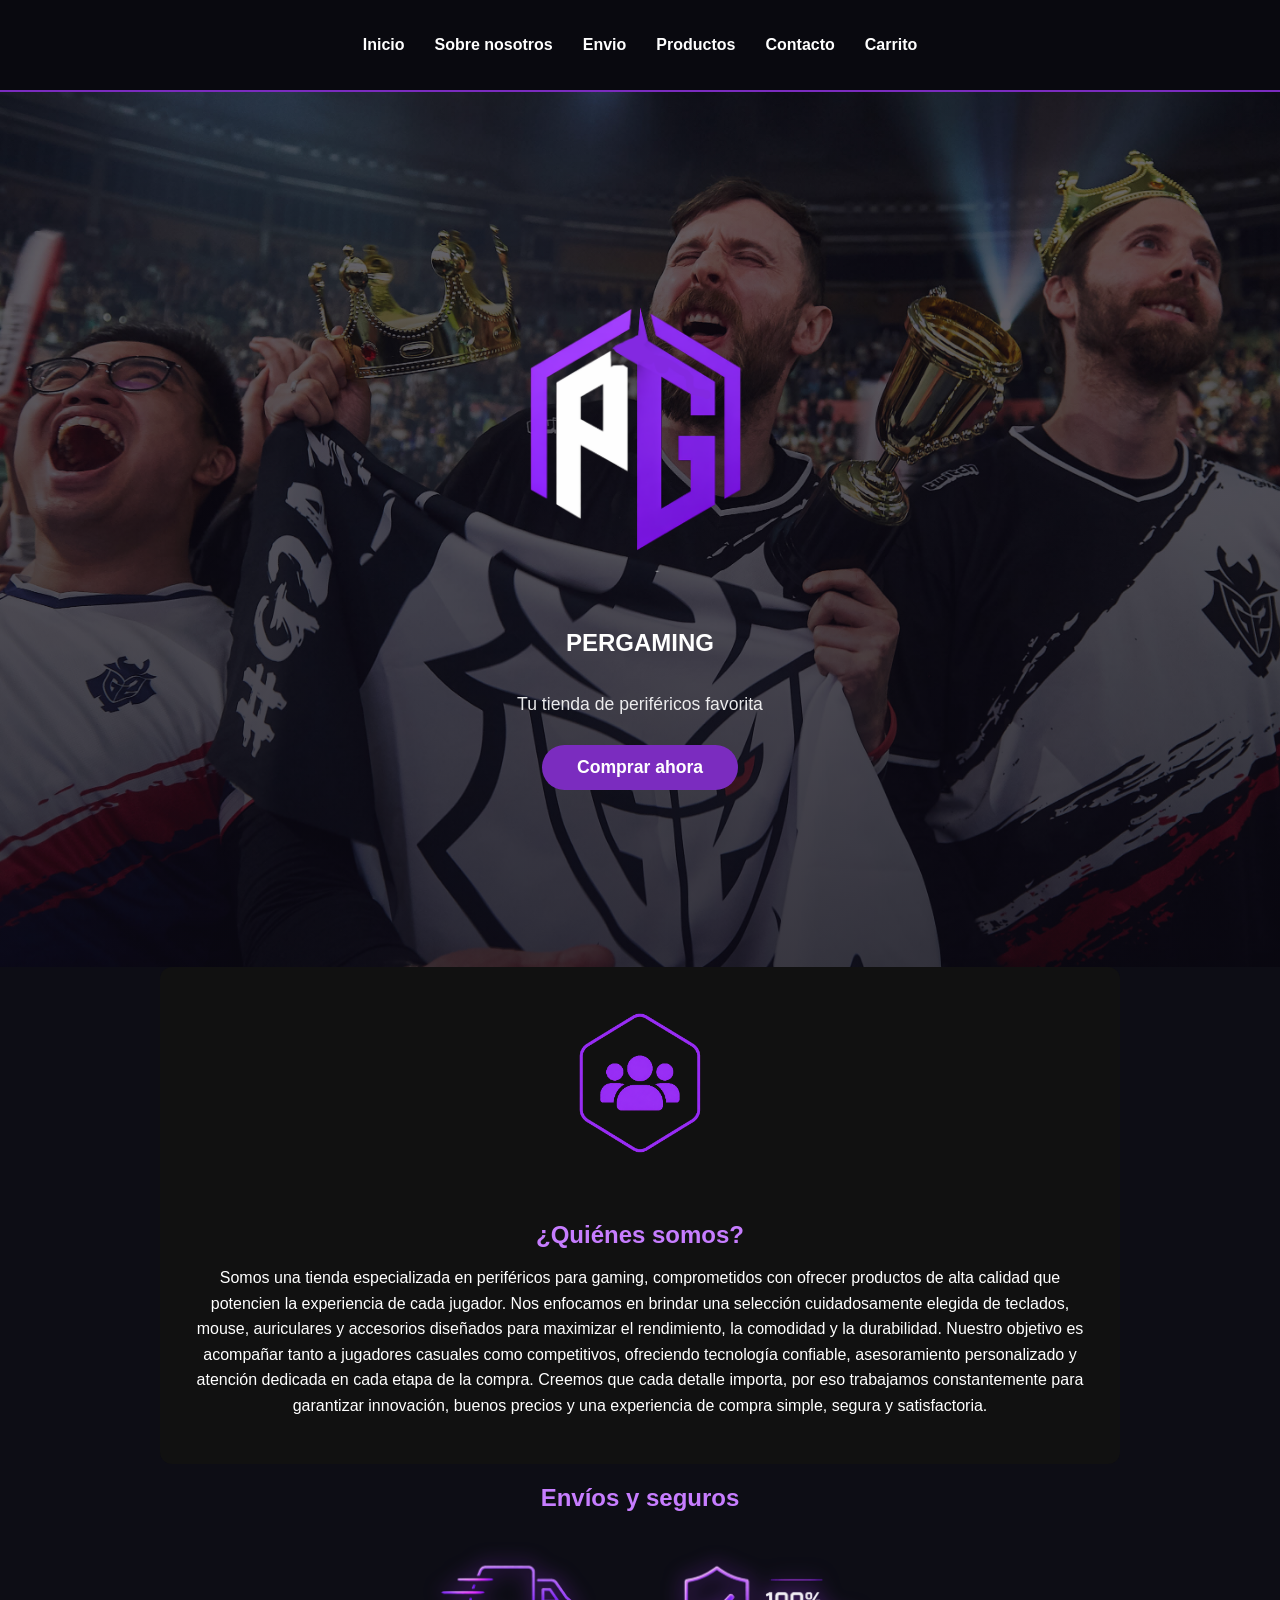
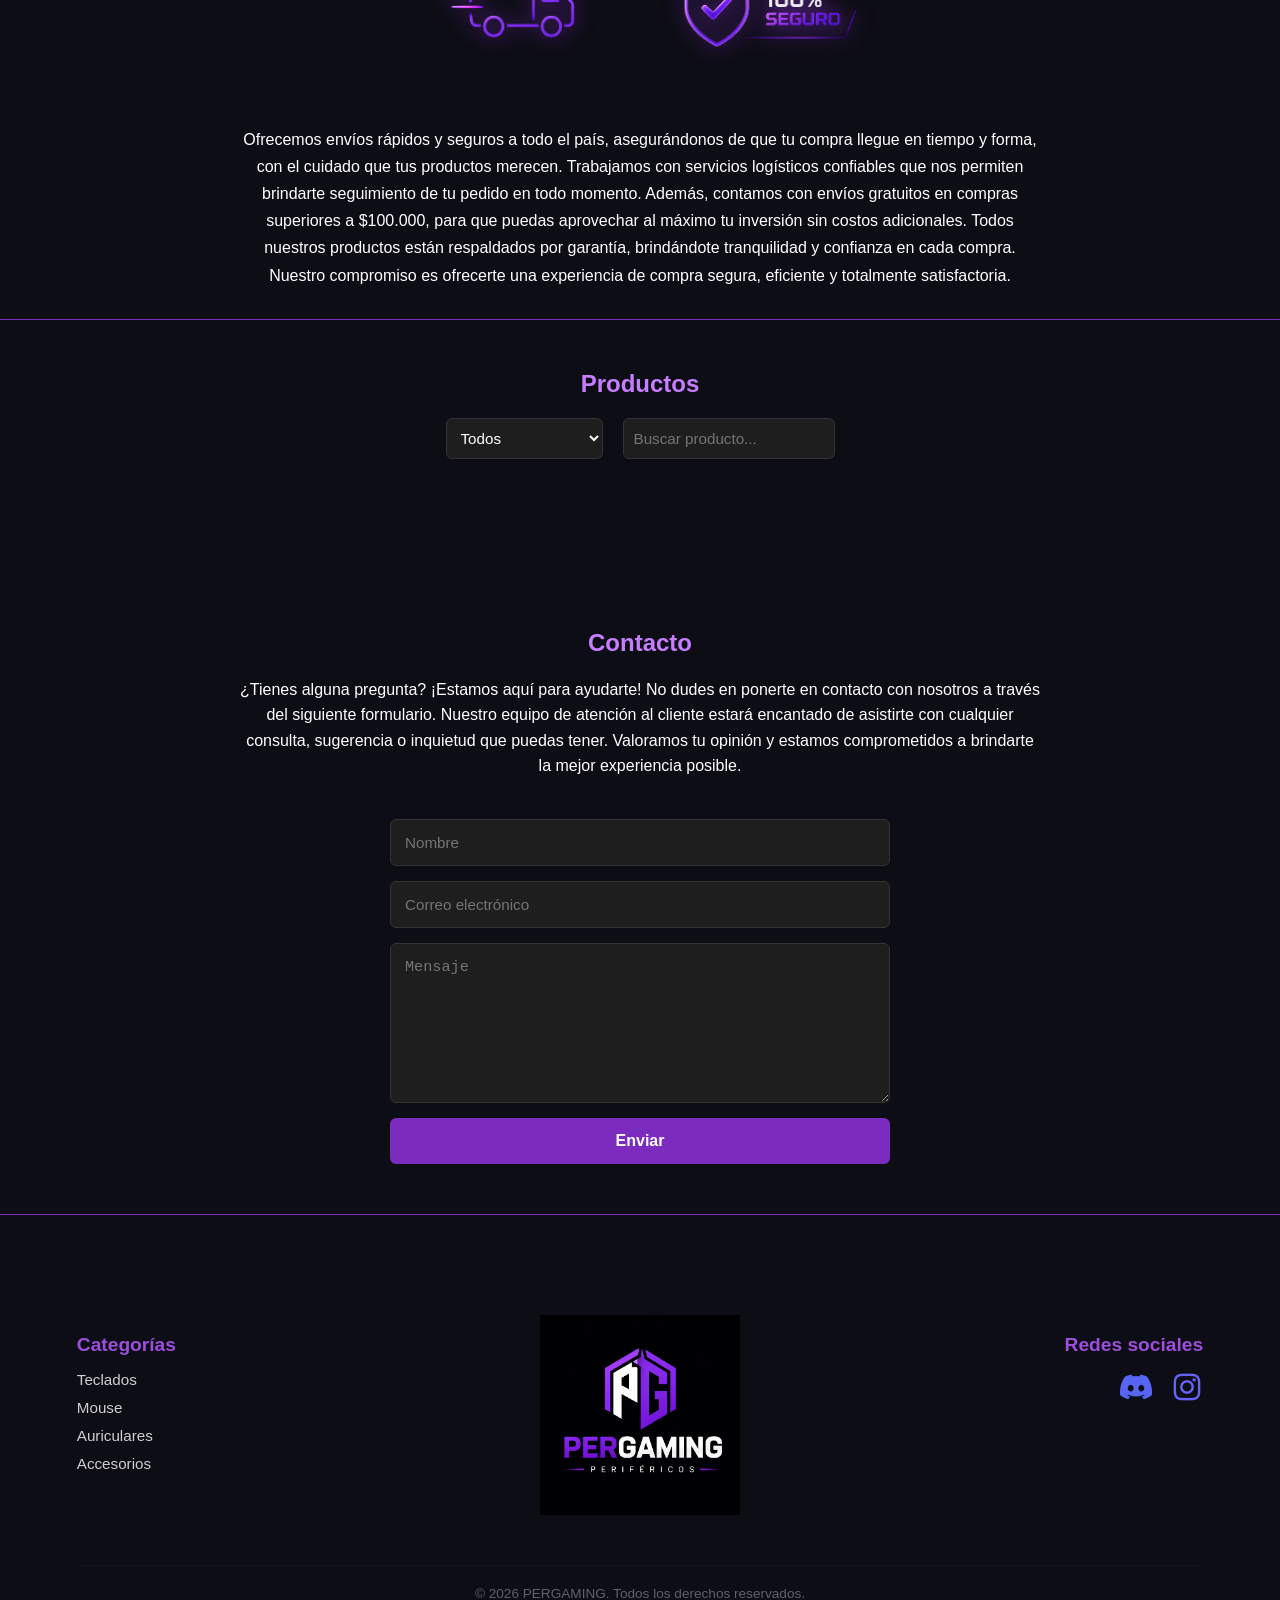
==== Front-End/main.html @ c2e63b52 "Initial commit: Repositorio exclusivo para el Frontend" ====
<!DOCTYPE html>
<html lang="es">
<head>                            <!-- cerebro del html -->
    <meta charset="UTF-8">
    <meta name="viewport" content="width=device-width, initial-scale=1.0">
    <link rel="icon" type="image/png" href="./logo/logocompleto.png"> <!-- favicon/ icono de la pestaña -->
    <title>PERGAMING | Tu tienda de periféricos favorita</title>
    <link rel="stylesheet" href="main.css">
    <link href="https://unpkg.com/aos@2.3.1/dist/aos.css" rel="stylesheet">
    <!-- falta conectar el css y js -->
</script>
</head>
<body>
      
    <!-- seccion nav/barra de  navegacion -->
    <section id="navbar">
            <ul>
                <li><a href="#header">Inicio</a></li>
                <li><a href="#nos">Sobre nosotros</a></li>
                <li><a href="#envios">Envio</a></li>
                <li><a href="#productos">Productos</a></li>
                <li><a href="#contacto">Contacto</a></li>
                <li><a href="#">Carrito</a></li>
            </ul>
        </nav>
    </section> 

    <!-- seccion header/ lo primero que se ve -->
    <section id="header">
        <img src="./logo/logogrande.png" alt="logo de pergaming" class="logoheader">
        <h1>PERGAMING</h1>
        <p>Tu tienda de periféricos favorita</p>
        <button class="btn">Comprar ahora</button> 
    </section>


    <!-- seccion nos-->
    <section id="nos" data-aos="fade-up" >
        <div class = "nosotros-card">
            <div class="img-nos"> <img src="./imgs/nosotrosimg.png" alt="Sobre nosotros">
            </div>
        <h2>¿Quiénes somos?</h2>
        <p>
        Somos una tienda especializada en periféricos para gaming, comprometidos con ofrecer productos de alta calidad que potencien la experiencia de cada jugador. Nos enfocamos en brindar una selección cuidadosamente elegida de teclados, mouse, auriculares y accesorios diseñados para maximizar el rendimiento, la comodidad y la durabilidad.
        Nuestro objetivo es acompañar tanto a jugadores casuales como competitivos, ofreciendo tecnología confiable, asesoramiento personalizado y atención dedicada en cada etapa de la compra. Creemos que cada detalle importa, por eso trabajamos constantemente para garantizar innovación, buenos precios y una experiencia de compra simple, segura y satisfactoria.
        </p>
        </div>
    </section>

    <!-- seccion envios -->
    <section id="envios" data-aos="fade-up"> 
        <h2>Envíos y seguros</h2>
        <div class="cards-envios"> <!-- aca en css se le da un estilo de carta-->
            <img src="./imgs/Envio.png" alt="envio">
            <img src="./imgs/seguro.png" alt="seguro">
        </div>
        <p>
        Ofrecemos envíos rápidos y seguros a todo el país, asegurándonos de que tu compra llegue en tiempo y forma, con el cuidado que tus productos merecen. Trabajamos con servicios logísticos confiables que nos permiten brindarte seguimiento de tu pedido en todo momento.
        Además, contamos con envíos gratuitos en compras superiores a $100.000, para que puedas aprovechar al máximo tu inversión sin costos adicionales. Todos nuestros productos están respaldados por garantía, brindándote tranquilidad y confianza en cada compra. Nuestro compromiso es ofrecerte una experiencia de compra segura, eficiente y totalmente satisfactoria.
        </p>
    </section>

    <!-- seccion productos -->
    <section id="productos" data-aos="fade-up">
    <h2>Productos</h2>

    <!-- Filtros -->
    <div id="filtros">
    <select id="filtro-precio">
        <option value="todos">Todos</option>
        <option value="bajo">Menor a $10.000</option> <!-- modificamos el valor del 10.000, por otro, ademas de tocar en js  -->
        <option value="alto">Mayor a $10.000</option>
    </select>

    <input type="text" id="busqueda" placeholder="Buscar producto..." />
    </div>

        <!-- Contenedor -->
        <div id="lista-productos"><!-- aca el js hace el renderizado de productos del json--> </div>

</section>
    <!-- seccion contacto -->
    <section id="contacto" data-aos="fade-up">
        <h2>Contacto</h2>
        <p>
            ¿Tienes alguna pregunta? ¡Estamos aquí para ayudarte!
            No dudes en ponerte en contacto con nosotros a través del siguiente formulario. Nuestro equipo de atención al cliente estará encantado de asistirte con cualquier consulta, sugerencia o inquietud que puedas tener. Valoramos tu opinión y estamos comprometidos a brindarte la mejor experiencia posible. </p>
        <form action="">
            <input type="text" placeholder="Nombre" required>
            <input type="email" placeholder="Correo electrónico" required>
            <textarea placeholder="Mensaje" required></textarea>
            <button type="submit">Enviar</button>
        </form>
    </section>

    <!-- seccion footer -->
    <footer id="footer">
        <div class="categorias">
            <h3>Categorías</h3>
            <ul>
                <li><a href="#">Teclados</a></li>
                <li><a href="#">Mouse</a></li>
                <li><a href="#">Auriculares</a></li>
                <li><a href="#">Accesorios</a></li>
            </ul>
        </div>
        <img src="./logo/logocompleto.png" alt="logo de pergaming"> 
        <p>&copy; 2026 PERGAMING. Todos los derechos reservados.</p> <!-- &copy; simbolo del copyright -->
        <div class="redes">
            <h3>Redes sociales</h3>
            <a href="https://discord.gg/"><img src="./imgs/redes/discord.png" alt="discord"></a>
            <a href="https://instagram.com/"><img src="./imgs/redes/instagram.png" alt="Instagram"></a>
        </div>
    </footer>

<script src="https://unpkg.com/aos@2.3.1/dist/aos.js"></script>
<script>
    AOS.init({
    duration: 1200,
    once: true,
    easing: 'ease-out-cubic'
  });
</script>
</body>
</html>
---- Front-End/main.css ----
/* *= generales, .= clases, # = ids  */ /* machete */ 
/* NOSOTROS */

:root  /* root nos permite reutilizar valores inicializados */
{
    --color-fondo: #0d0d15;
    --color-primario: #7b2cbf;
    --color-secundario: #c77dff;
    --color-texto: #ffffff;
}

body {
    background-color: var(--color-fondo);
    color: var(--color-texto);
    font-family: 'Arial', sans-serif;
    margin: 0;
    padding: 0;
}


/* --- BARRA DE NAVEGACIÓN --- */
#navbar {
    padding: 20px 5%;
    display: flex;
    justify-content: center; /* Centra toda la lista en la pantalla */
    background-color: rgba(9, 9, 14, 0.8); /* Fondo oscuro transparente */
    backdrop-filter: blur(8px); /* Efecto vidrio */
    position: sticky;
    top: 0;
    z-index: 1000;
    border-bottom: 2px solid #7b2cbf; 
}


#navbar ul {
    list-style: none;
    padding: 0;
    display: flex;       
    flex-direction: row; /* izquierda a derecha */
    gap: 30px;           
}


#navbar ul li {
    margin: 0; 
}


#navbar ul li a {
    color: var(--color-texto);
    text-decoration: none;
    font-size: 1rem;
    font-weight: 600;
    transition: color 0.3s ease, text-shadow 0.3s ease;
}

/* Efecto hover */
#navbar ul li a:hover {
    color: var(--color-primario); 
    text-shadow: 0 0 10px rgba(179, 102, 255, 0.6); 
}


#header .logoheader {
    width: 300px;
    display: flex;
    justify-content: center;
    margin: 20px auto;
}

/* --- HEADER BANNER --- */
#header  {
    
    background-image: linear-gradient(rgba(11, 9, 20, 0.6), rgba(11, 9, 20, 0.8)), url('./imgs/header/headerfondo.jpg');
    background-size: cover;          
    background-repeat: no-repeat;
    
    
    padding: 100px 20px;
    display: flex;
    flex-direction: column;
    align-items: center;
    justify-content: center;
    min-height: 75vh; /* altura minima */
}


/* Título PERGAMING */
#header  h2 {
    color: var(--color-texto);
    text-align: center;
    font-size: 2.5rem;
    font-weight: 700;
    letter-spacing: 1px;
    margin: 15px 0;
}

/* Subtítulo */
#header  p {
    color: var(--color-texto);
    text-align: center;
    font-size: 1.1rem;
    margin-bottom: 30px;
    opacity: 0.9;
}

/* Botón */
#header  .btn {
    background-color: var(--color-primario);
    color: var(--color-texto);
    font-weight: bold;
    font-size: 1.1rem;
    padding: 12px 35px;
    border: none;
    border-radius: 50px; /* 50px garantiza que sea completamente óvalo */
    cursor: pointer;
    text-decoration: none;
    display: inline-block;
    margin: 0 auto;
    transition: transform 0.2s ease, box-shadow 0.2s ease, background-color 0.2s ease; /* Transiciones suaves para hover */
    text-align: center;
}

/* Efecto Hover para el Botón */
#header .btn:hover {
    background-color: #9d4edd; 
    transform: scale(1.05); 
    box-shadow: 0 0 20px rgba(179, 102, 255, 0.6); 
}
#nos {
    /*border-top: 1px solid #7b2cbf; /* creamos un borde, en este caso en  la parte de top, que separa la sección de "Nosotros" del resto de la página */
    display: flex;
    justify-content: center;
}

.nosotros-card {
    background: #111;
    border-radius: 12px;
    padding: 30px;
    max-width: 900px;
    text-align: center;
}

.img-nos img {
    width: 20%;
    border-radius: 10px;
    margin-bottom: 20px;
}

#nos h2 {
    color: var(--color-secundario);
    margin-bottom: 10px;
}

#nos p {
    color: var(--color-texto);
    line-height: 1.6;
}

/* ENVIOS */
#envios {
    text-align: center;
    background: #0d0d15;
    /*border-top: 1px solid #7b2cbf; */
    /*border-bottom: 1px solid #7b2cbf; */
}

#envios h2 {
    color: var(--color-secundario);
}

.cards-envios {
    display: flex;
    justify-content: center;
    gap: 60px;
    margin: 30px 0;
}

.cards-envios img {
    width: 15%;
    filter: drop-shadow(0 0 10px #7b2cbf);
}

#envios p {
    max-width: 800px;   
    margin: 0 auto;     
    text-align: center; 
    line-height: 1.7;  
    color: #ffffff;     
    padding: 30px  ;  
}

/* contacto */
#contacto {
    background: #0d0d15;
    /*border-top: 1px solid #7b2cbf;*/
    padding: 30px 0;
    border-bottom: 1px solid #7b2cbf;
}

#contacto h2 {
    color: var(--color-secundario);
    margin-bottom: 20px;
    display: flex;
    justify-content: center;
}


#contacto {   
    padding: 50px 30px;          
    margin: 40px auto;           
    text-align: center;          
}



#contacto p {
    color: var(--color-texto)  ;              
    font-size: 1rem;
    line-height: 1.6;           
    text-align: center;      
    max-width: 800px; /* Limitamos el ancho del parrafo para mejorar la legibilidad */
    margin: 0 auto 40px auto;    
}


#contacto form {
    display: flex;
    flex-direction: column;
    gap: 15px;                   
    max-width: 500px;            
    margin: 0 auto;              
}


#contacto input, 
#contacto textarea {
    background-color: #1e1e1e;  
    border: 1px solid #333;
    border-radius: 6px;
    padding: 14px;
    color: #fff;
    font-size: 0.95rem;
    outline: none;
    transition: border-color 0.3s;
}


#contacto input:focus, 
#contacto textarea:focus {
    border-color: #a855f7;      
}

#contacto textarea {
    resize: vertical;
    min-height: 130px;
}


#contacto button {
    background-color: var(--color-primario);
    color: var(--color-texto);
    font-weight: bold;
    font-size: 1rem;
    padding: 14px;
    border: none;
    border-radius: 6px;
    cursor: pointer;
}

#contacto button:hover {
    background-color: #9d4edd; 
    transform: scale(1.02); 
    box-shadow: 0 0 15px rgba(179, 102, 255, 0.6); 
}

/* PRODUCTOS*/
#productos {
    border-top: 1px solid #7b2cbf;
    padding: 30px 0;
}
#productos h2 {
    color: var(--color-secundario);
    margin-bottom: 20px;
    display: flex;
    justify-content: center;
}

/* fILTRO BUSQUEDAD */
#filtros {
    display: flex;
    justify-content: center;
    gap: 20px;
    margin-bottom: 30px;
}

#filtros select,
#filtros input {
    background-color: #1e1e1e;
    border: 1px solid #333;
    border-radius: 6px;
    padding: 10px;
    color: var(--color-texto);
    font-size: 0.95rem;
    outline: none;
    transition: border-color 0.3s;
}

/* --- FOOTER --- */
#footer {
    padding: 60px 6% 30px 6%;
    
    display: grid;
    grid-template-columns: 1fr 1.2fr 1fr;
    grid-template-rows: auto auto; 
    align-items: flex-start;
    gap: 20px 40px; 
}


#footer .categorias {
    grid-column: 1;
    grid-row: 1; 
}

#footer .categorias h3 {
    color: #9d4edd;
    font-size: 1.2rem;
    font-weight: 600;
    margin-bottom: 15px;
}

#footer .categorias ul {
    list-style: none;
    padding: 0;
    margin: 0;
}

#footer .categorias ul li {
    margin-bottom: 10px;
}

#footer .categorias ul li a {
    color: #ffffff;
    text-decoration: none;
    font-size: 0.95rem;
    opacity: 0.8;
    transition: opacity 0.3s ease, color 0.3s ease;
}

#footer .categorias ul li a:hover {
    opacity: 1;
    color: #b366ff;
}


#footer > img {
    grid-column: 2;
    grid-row: 1; 
    justify-self: center;
    align-self: center;
    max-width: 200px;
    height: auto;
    object-fit: contain;
}


#footer .redes {
    grid-column: 3;
    grid-row: 1; 
    text-align: right; 
}

#footer .redes h3 {
    color: #9d4edd;
    font-size: 1.2rem;
    font-weight: 600;
    margin-bottom: 15px;
}

#footer .redes a {
    display: inline-block;
    margin-left: 15px;
    transition: transform 0.3s ease;
}

#footer .redes a img {
    width: 32px;
    height: 32px;
    object-fit: contain;
}

#footer .redes a:hover {
    transform: translateY(-4px);
}


#footer p {
    grid-column: 1 / span 3; 
    grid-row: 2; 
    text-align: center;
    color: #61616a;
    font-size: 0.85rem;
    margin-top: 30px;
    padding-top: 20px;
    border-top: 1px solid #161224; 
    width: 100%;
}
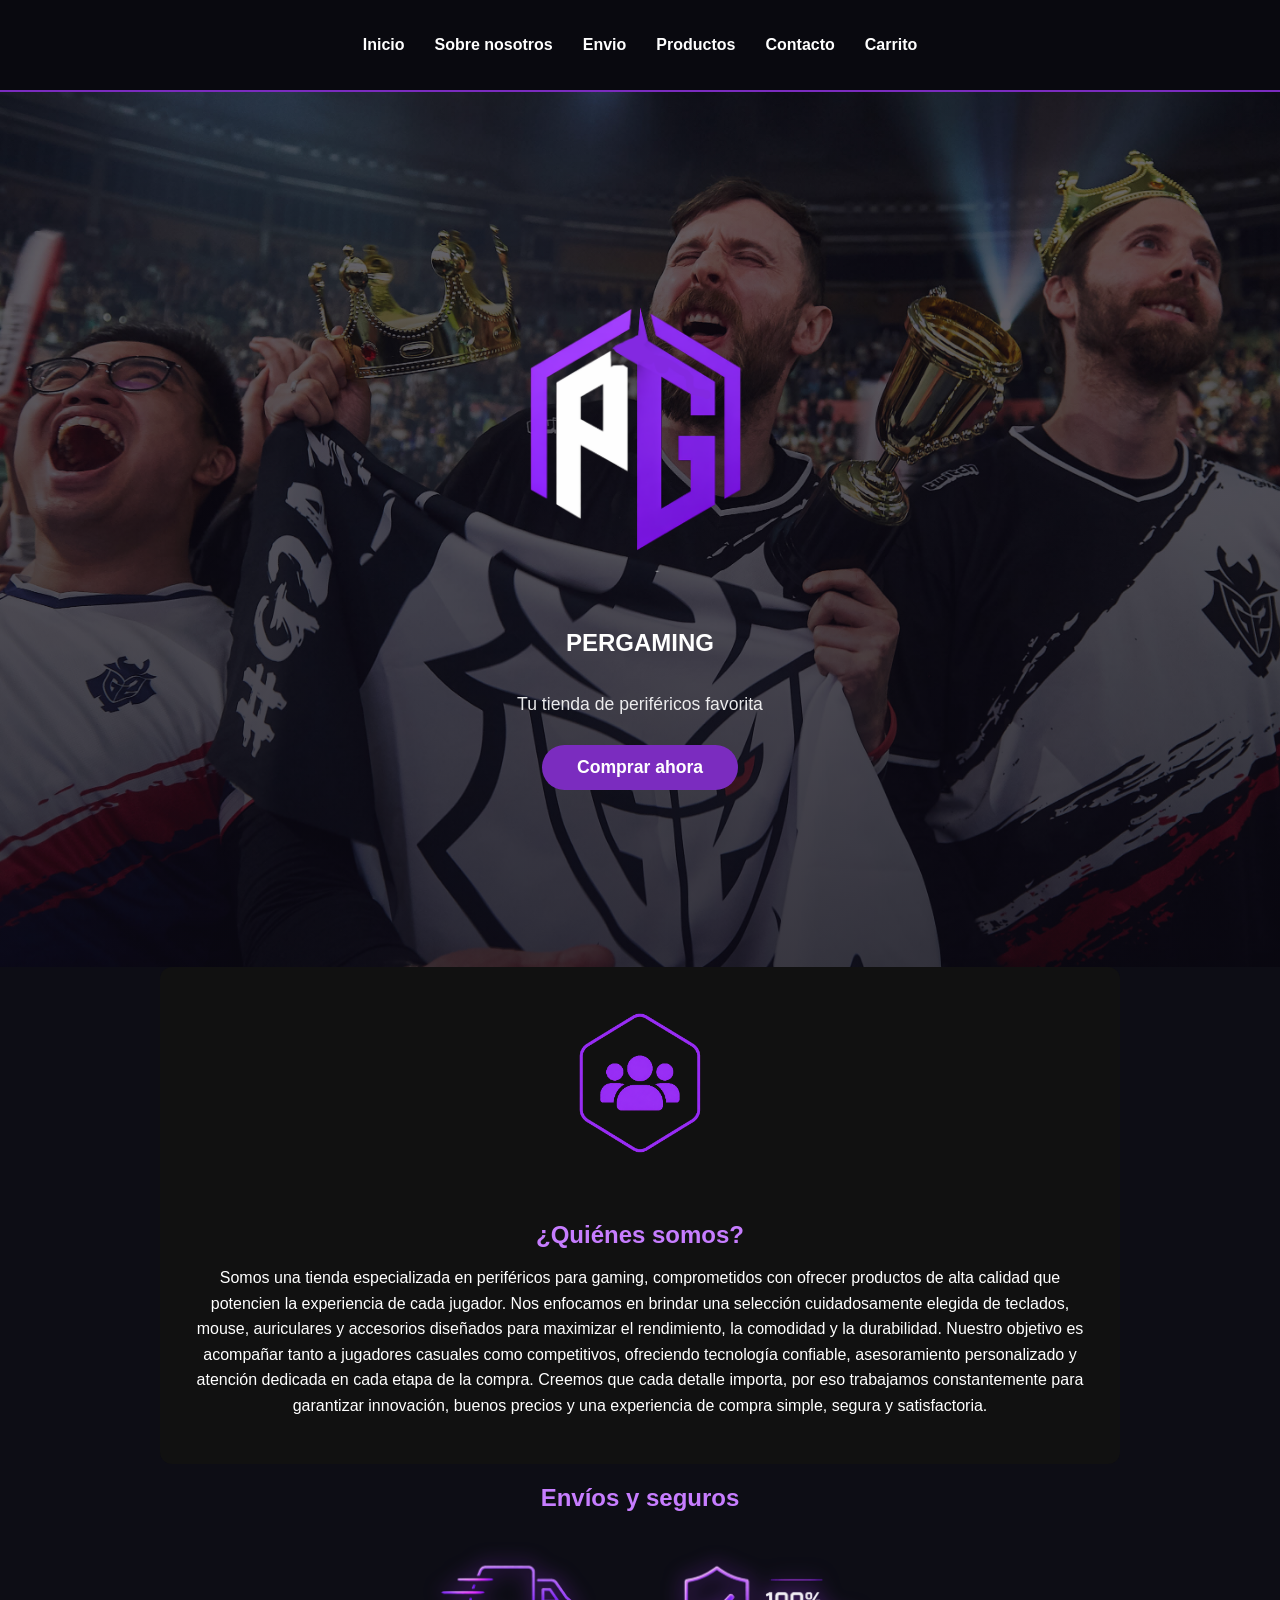
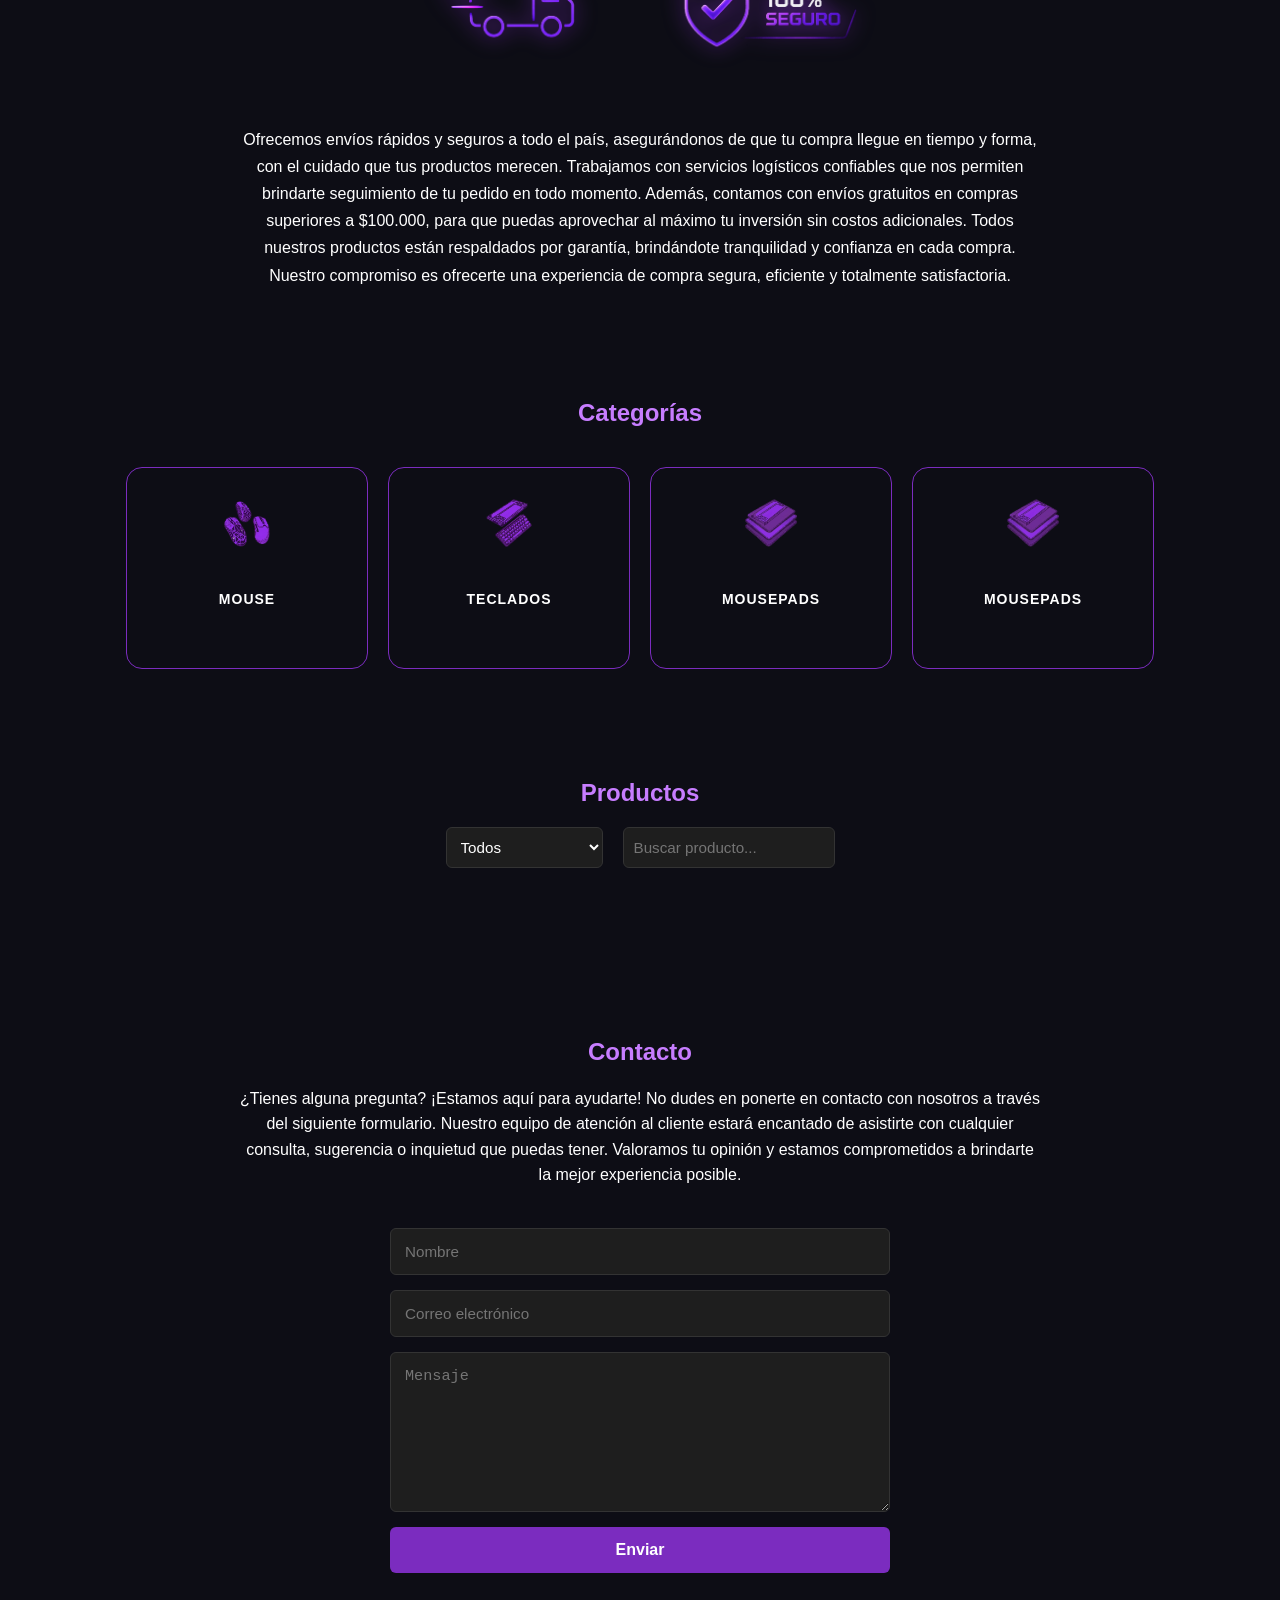
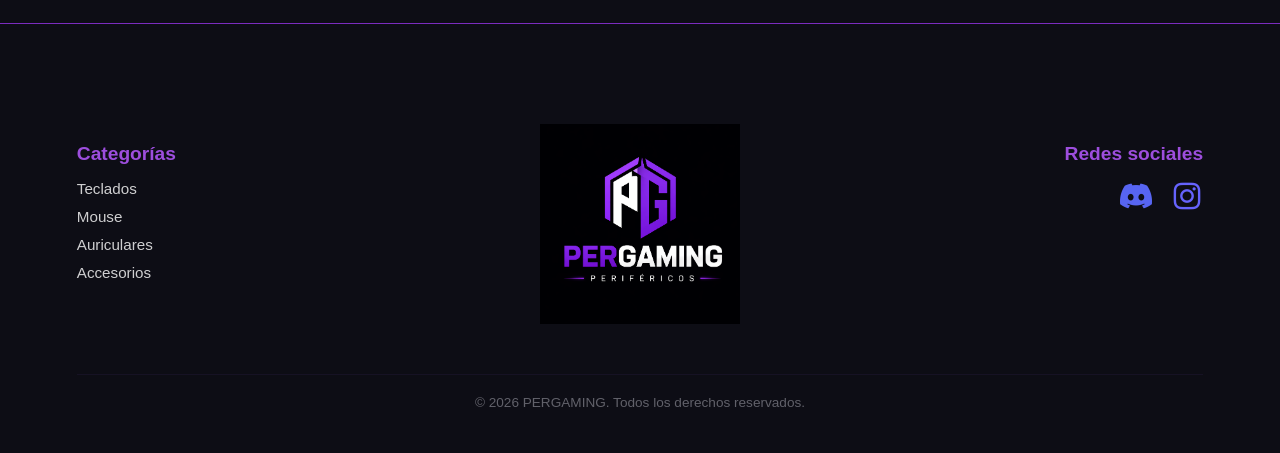
==== commit e4c290ba: "cartas productos en html" ====
--- a/Front-End/main.html
+++ b/Front-End/main.html
@@ -59,6 +59,37 @@
         Además, contamos con envíos gratuitos en compras superiores a $100.000, para que puedas aprovechar al máximo tu inversión sin costos adicionales. Todos nuestros productos están respaldados por garantía, brindándote tranquilidad y confianza en cada compra. Nuestro compromiso es ofrecerte una experiencia de compra segura, eficiente y totalmente satisfactoria.
         </p>
     </section>
+
+    <!-- cartas de productos -->
+     <section id="categoria-cartas"  data-aos="fade-up">
+  <h2>Categorías</h2>
+
+  <div class="contenedor-categorias">
+
+    <div class="categoria" data-categoria="mouse">
+      <img src="./imgs/mouse.webp" alt="Mouse">
+      <p>MOUSE</p>
+    </div>
+
+    <div class="categoria" data-categoria="teclados">
+      <img src="./imgs/teclado.webp" alt="Teclados">
+      <p>TECLADOS</p>
+    </div>
+
+    <div class="categoria" data-categoria="mousepads">
+      <img src="./imgs/mousepad.webp" alt="Mousepads">
+      <p>MOUSEPADS</p>
+    </div>
+
+    <div class="categoria" data-categoria="auriculares">
+      <img src="./imgs/mousepad.webp" alt="Auriculares">
+      <p>MOUSEPADS</p>
+    </div>
+
+  </div>
+</section>
+
+
 
     <!-- seccion productos -->
     <section id="productos" data-aos="fade-up">
--- a/Front-End/main.css
+++ b/Front-End/main.css
@@ -274,9 +274,58 @@
     box-shadow: 0 0 15px rgba(179, 102, 255, 0.6); 
 }
 
+#categoria-cartas {
+padding: 60px 20px;
+background: var(--color-fondo);
+text-align: center;
+}
+
+/* TÍTULO */
+#categoria-cartas h2 {
+margin-bottom: 40px;
+color: var(--color-secundario);
+}
+
+/* CONTENEDOR */
+.contenedor-categorias {
+display: flex;
+justify-content: center;
+gap: 20px;
+flex-wrap: wrap;
+}
+
+/* CARTAS */
+.categoria {
+width: 200px;
+height: 160px;
+background: var(--color-fondo);
+border-radius: 16px;
+padding: 20px;
+text-align: center;
+cursor: pointer;
+transition: all 0.25s ease;
+border: 1px solid var(--color-primario);
+}
+
+/* IMAGEN */
+.categoria img {
+width: 70px;
+margin-bottom: 15px;
+}
+
+/* TEXTO */
+.categoria p {
+font-size: 14px;
+font-weight: 600;
+color: var(--color-texto);
+letter-spacing: 1px;
+}
+.categoria:hover {
+transform: translateY(-5px);
+box-shadow: 0 8px 18px rgba(0, 0, 0, 0.08);
+}
 /* PRODUCTOS*/
 #productos {
-    border-top: 1px solid #7b2cbf;
     padding: 30px 0;
 }
 #productos h2 {
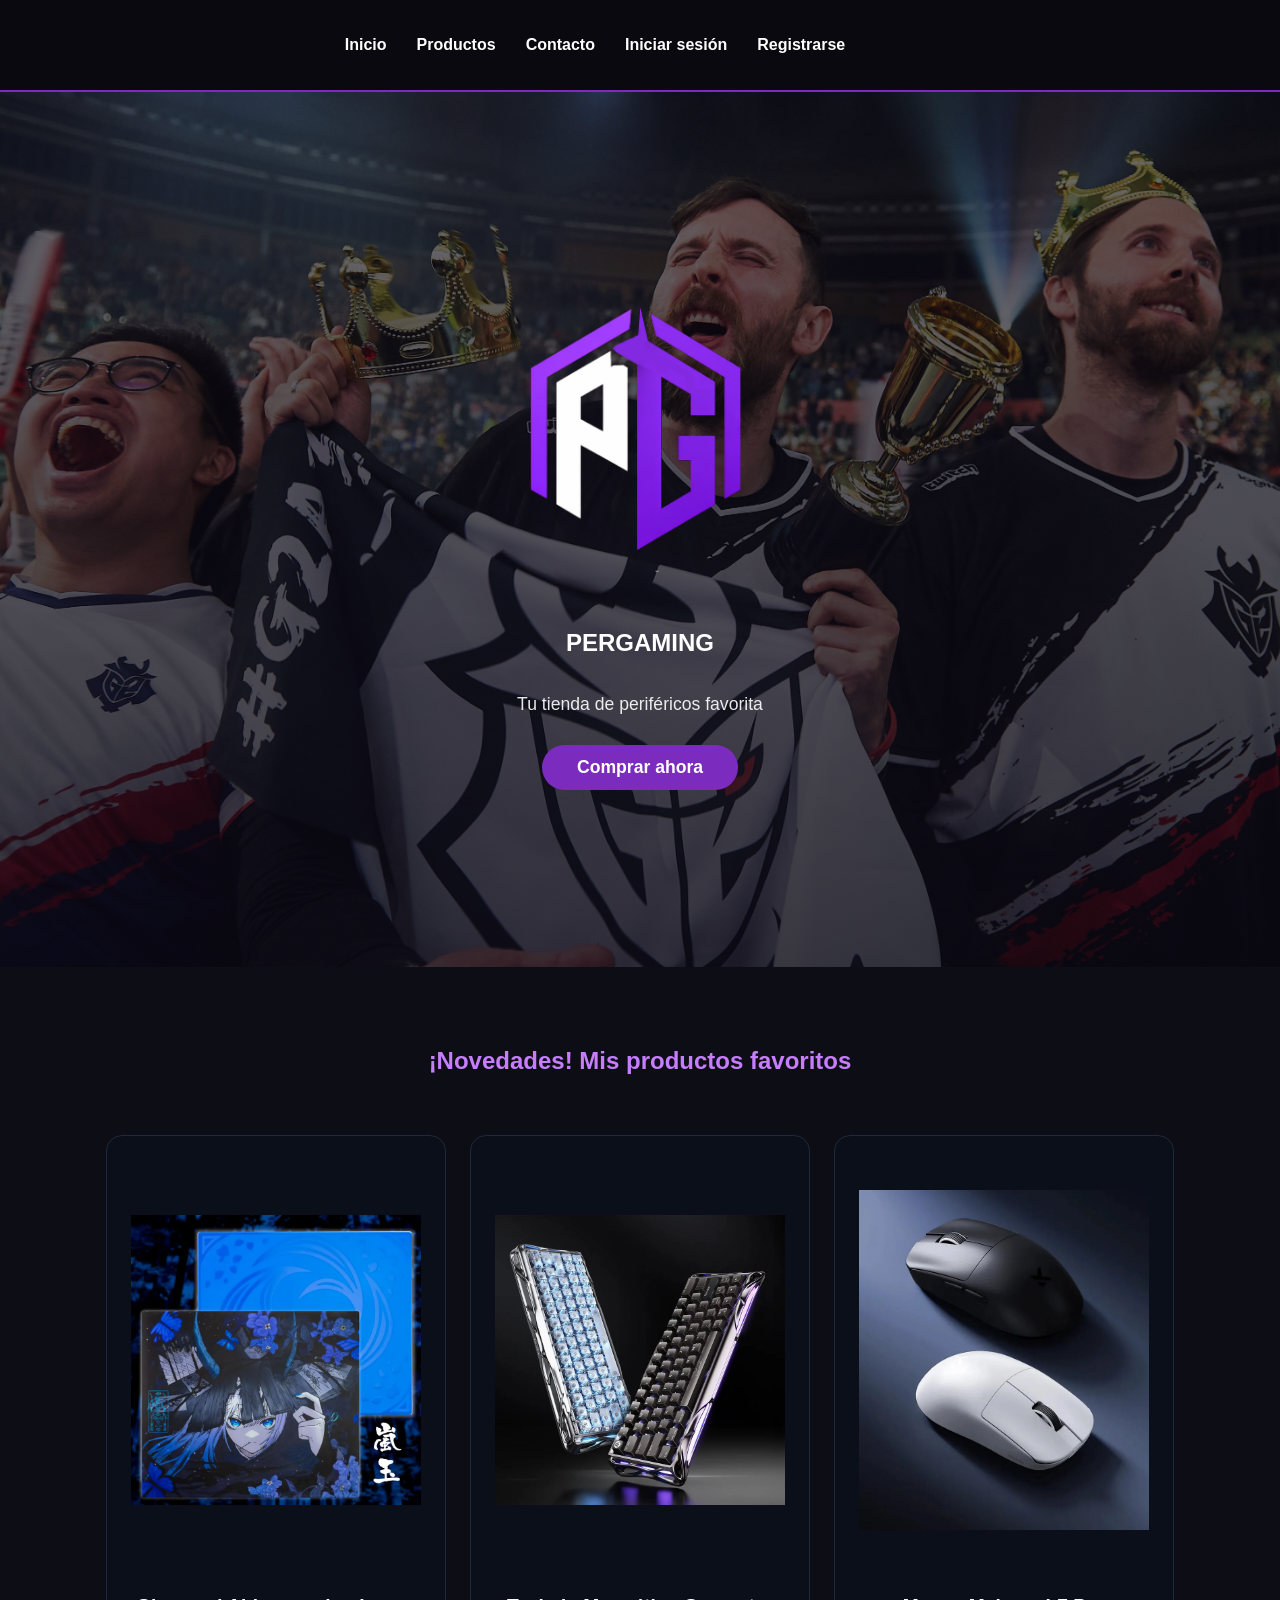
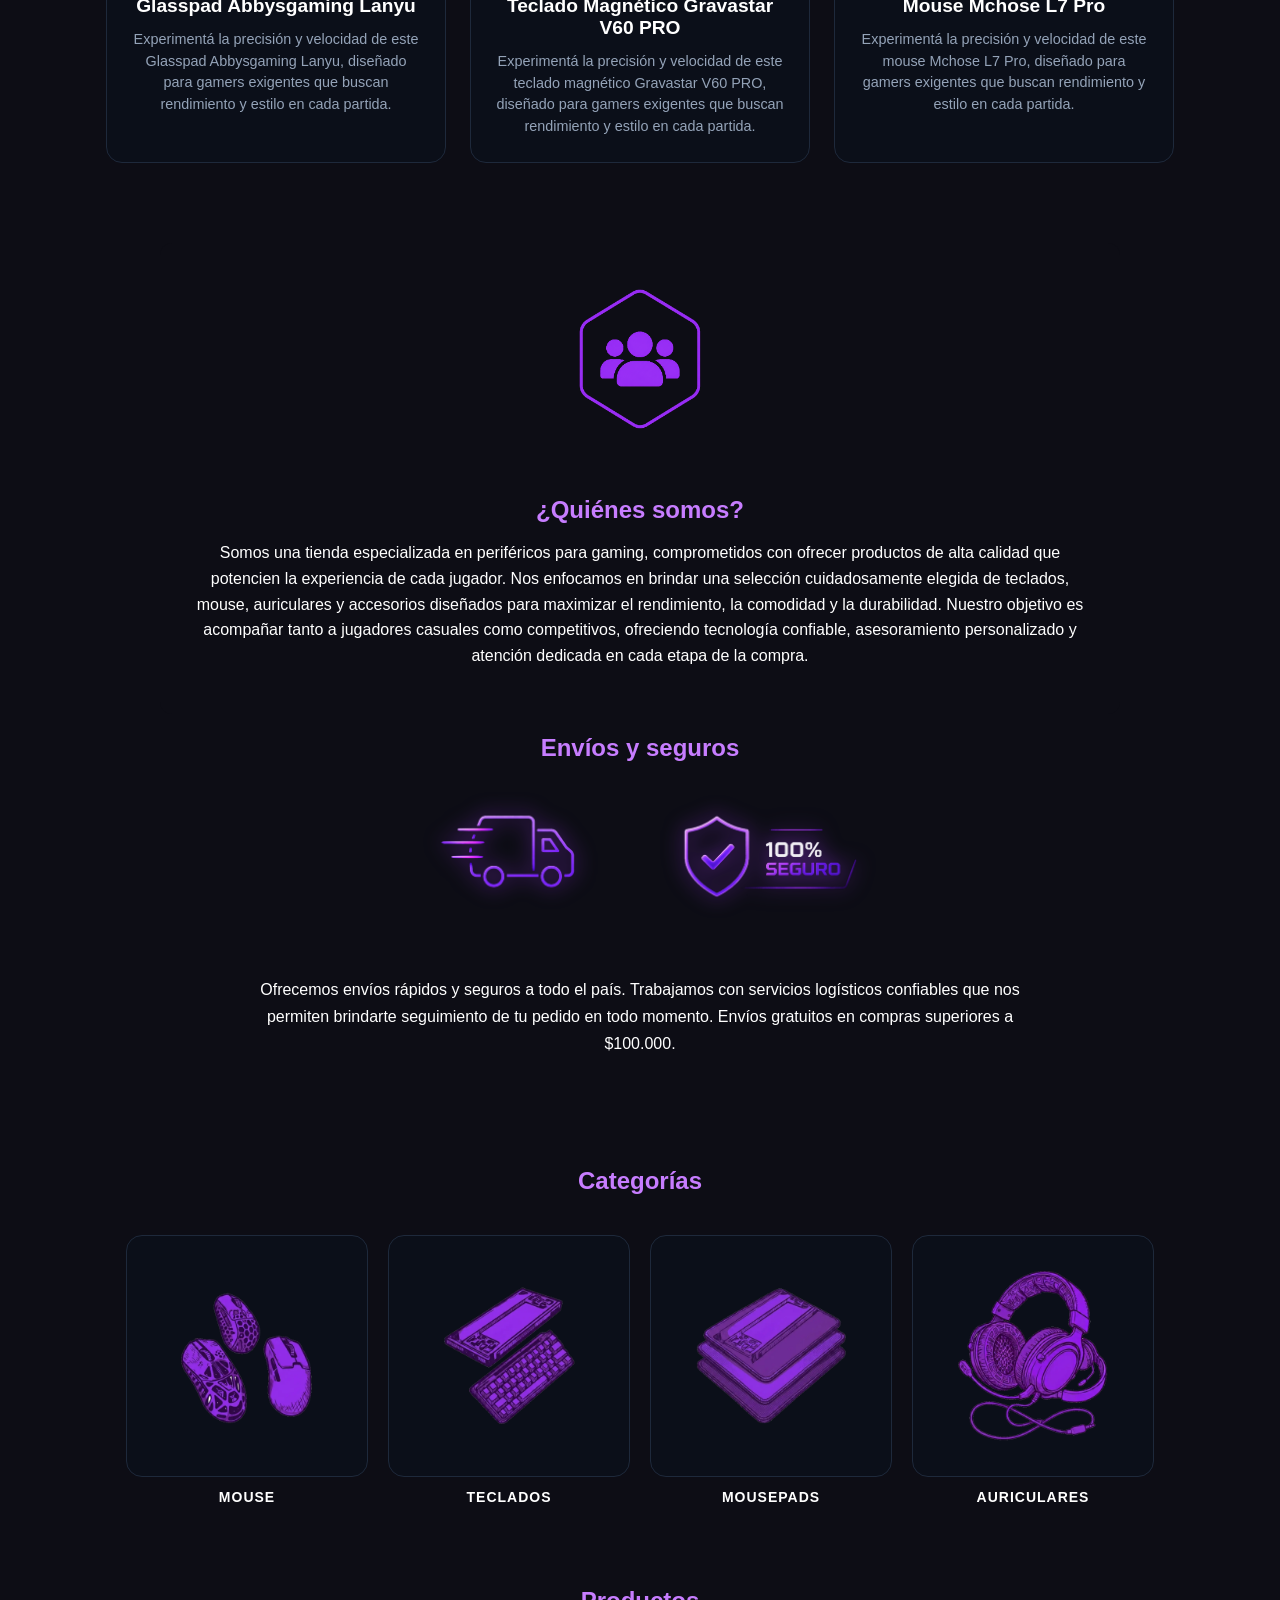
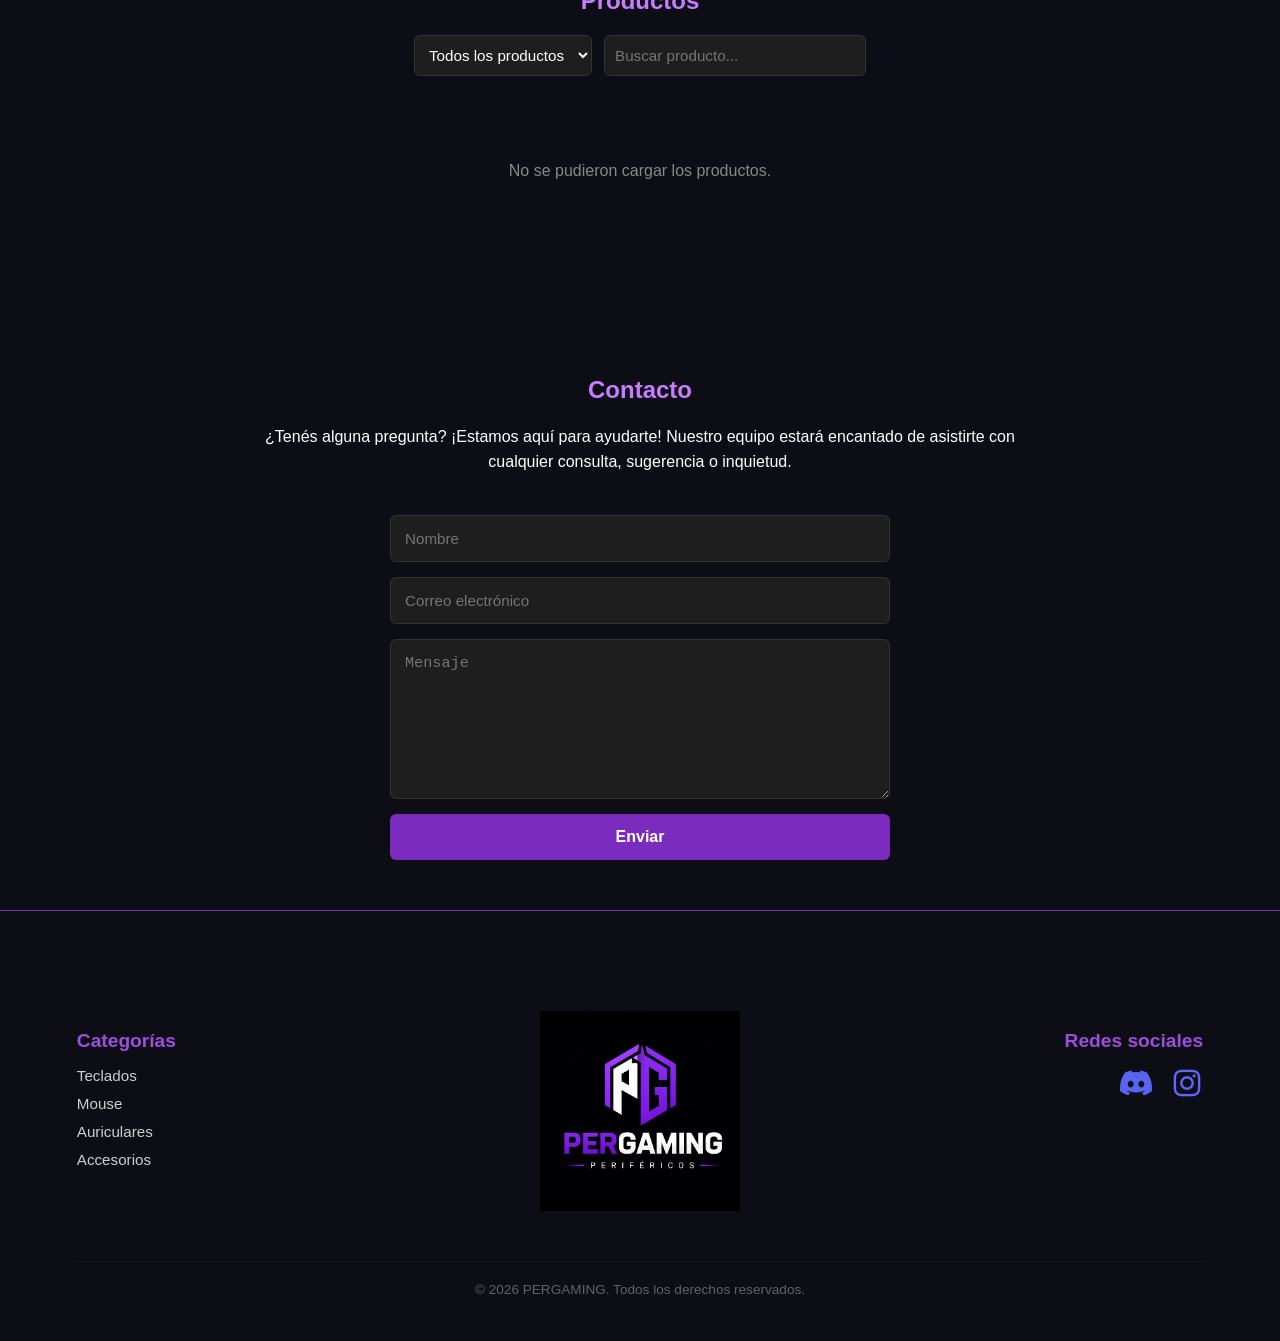
==== commit 2b841a9c: "v1.0" ====
--- a/Front-End/main.html
+++ b/Front-End/main.html
@@ -1,156 +1,270 @@
 <!DOCTYPE html>
 <html lang="es">
-<head>                            <!-- cerebro del html -->
-    <meta charset="UTF-8">
-    <meta name="viewport" content="width=device-width, initial-scale=1.0">
-    <link rel="icon" type="image/png" href="./logo/logocompleto.png"> <!-- favicon/ icono de la pestaña -->
-    <title>PERGAMING | Tu tienda de periféricos favorita</title>
-    <link rel="stylesheet" href="main.css">
-    <link href="https://unpkg.com/aos@2.3.1/dist/aos.css" rel="stylesheet">
-    <!-- falta conectar el css y js -->
-</script>
+<head>
+  <meta charset="UTF-8">
+  <meta name="viewport" content="width=device-width, initial-scale=1.0">
+  <link rel="icon" type="image/png" href="./logo/logocompleto.png">
+  <title>PERGAMING | Tu tienda de periféricos favorita</title>
+  <link rel="stylesheet" href="main.css">
+  <link href="https://unpkg.com/aos@2.3.1/dist/aos.css" rel="stylesheet">
+  
 </head>
 <body>
-      
-    <!-- seccion nav/barra de  navegacion -->
-    <section id="navbar">
-            <ul>
-                <li><a href="#header">Inicio</a></li>
-                <li><a href="#nos">Sobre nosotros</a></li>
-                <li><a href="#envios">Envio</a></li>
-                <li><a href="#productos">Productos</a></li>
-                <li><a href="#contacto">Contacto</a></li>
-                <li><a href="#">Carrito</a></li>
-            </ul>
-        </nav>
-    </section> 
-
-    <!-- seccion header/ lo primero que se ve -->
-    <section id="header">
-        <img src="./logo/logogrande.png" alt="logo de pergaming" class="logoheader">
-        <h1>PERGAMING</h1>
-        <p>Tu tienda de periféricos favorita</p>
-        <button class="btn">Comprar ahora</button> 
-    </section>
-
-
-    <!-- seccion nos-->
-    <section id="nos" data-aos="fade-up" >
-        <div class = "nosotros-card">
-            <div class="img-nos"> <img src="./imgs/nosotrosimg.png" alt="Sobre nosotros">
-            </div>
-        <h2>¿Quiénes somos?</h2>
-        <p>
-        Somos una tienda especializada en periféricos para gaming, comprometidos con ofrecer productos de alta calidad que potencien la experiencia de cada jugador. Nos enfocamos en brindar una selección cuidadosamente elegida de teclados, mouse, auriculares y accesorios diseñados para maximizar el rendimiento, la comodidad y la durabilidad.
-        Nuestro objetivo es acompañar tanto a jugadores casuales como competitivos, ofreciendo tecnología confiable, asesoramiento personalizado y atención dedicada en cada etapa de la compra. Creemos que cada detalle importa, por eso trabajamos constantemente para garantizar innovación, buenos precios y una experiencia de compra simple, segura y satisfactoria.
-        </p>
-        </div>
-    </section>
-
-    <!-- seccion envios -->
-    <section id="envios" data-aos="fade-up"> 
-        <h2>Envíos y seguros</h2>
-        <div class="cards-envios"> <!-- aca en css se le da un estilo de carta-->
-            <img src="./imgs/Envio.png" alt="envio">
-            <img src="./imgs/seguro.png" alt="seguro">
-        </div>
-        <p>
-        Ofrecemos envíos rápidos y seguros a todo el país, asegurándonos de que tu compra llegue en tiempo y forma, con el cuidado que tus productos merecen. Trabajamos con servicios logísticos confiables que nos permiten brindarte seguimiento de tu pedido en todo momento.
-        Además, contamos con envíos gratuitos en compras superiores a $100.000, para que puedas aprovechar al máximo tu inversión sin costos adicionales. Todos nuestros productos están respaldados por garantía, brindándote tranquilidad y confianza en cada compra. Nuestro compromiso es ofrecerte una experiencia de compra segura, eficiente y totalmente satisfactoria.
-        </p>
-    </section>
-
-    <!-- cartas de productos -->
-     <section id="categoria-cartas"  data-aos="fade-up">
-  <h2>Categorías</h2>
-
-  <div class="contenedor-categorias">
-
-    <div class="categoria" data-categoria="mouse">
-      <img src="./imgs/mouse.webp" alt="Mouse">
-      <p>MOUSE</p>
-    </div>
-
-    <div class="categoria" data-categoria="teclados">
-      <img src="./imgs/teclado.webp" alt="Teclados">
-      <p>TECLADOS</p>
-    </div>
-
-    <div class="categoria" data-categoria="mousepads">
-      <img src="./imgs/mousepad.webp" alt="Mousepads">
-      <p>MOUSEPADS</p>
-    </div>
-
-    <div class="categoria" data-categoria="auriculares">
-      <img src="./imgs/mousepad.webp" alt="Auriculares">
-      <p>MOUSEPADS</p>
-    </div>
-
-  </div>
-</section>
-
-
-
-    <!-- seccion productos -->
-    <section id="productos" data-aos="fade-up">
+
+  <section id="navbar">
+    <ul>
+      <li><a href="#header">Inicio</a></li>
+      <li><a href="#productos">Productos</a></li>
+      <li><a href="#contacto">Contacto</a></li>
+      <li><a href="#" id="nav-login">Iniciar sesión</a></li>
+      <li><a href="#" id="nav-register">Registrarse</a></li>
+      <li style="position:relative;">
+        <a href="#" id="nav-carrito">Carrito <span id="carrito-badge"></span></a>
+      </li>
+      <li><a href="#" id="nav-ordenes">Mis órdenes</a></li>
+      <li><a href="#" id="nav-logout">Cerrar sesión</a></li>
+    </ul>
+  </section>
+
+  <section id="header">
+    <img src="./logo/logogrande.png" alt="logo de pergaming" class="logoheader logo-dinamico">
+    <h1>PERGAMING</h1>
+    <p>Tu tienda de periféricos favorita</p>
+    <button class="btn">Comprar ahora</button>
+  </section>
+
+
+  <section id="nuevo" data-aos="fade-up">
+    <h2> ¡Novedades! Mis productos favoritos</h2>
+    <div class="cards-nuevo">
+        <div class="card-nuevo">
+            <img src="./imgs/abbysgamingweb.webp" alt="Producto nuevo 1">
+            <h3>Glasspad Abbysgaming Lanyu</h3>
+            <p>Experimentá la precisión y velocidad de este Glasspad Abbysgaming Lanyu, diseñado para gamers exigentes que buscan rendimiento y estilo en cada partida.</p>      
+        </div>
+        <div class="card-nuevo">
+            <img src="./imgs/gravastarweb.webp" alt="Producto nuevo 2">
+            <h3>Teclado Magnético Gravastar V60 PRO</h3>
+            <p>Experimentá la precisión y velocidad de este teclado magnético Gravastar V60 PRO, diseñado para gamers exigentes que buscan rendimiento y estilo en cada partida.</p>
+        </div>
+        <div class="card-nuevo">
+            <img src="./imgs/mchosel7web.webp" alt="Producto nuevo 3">
+            <h3>Mouse Mchose L7 Pro</h3>
+            <p>Experimentá la precisión y velocidad de este mouse Mchose L7 Pro, diseñado para gamers exigentes que buscan rendimiento y estilo en cada partida.</p>
+        </div>
+    </div>
+  </section>
+
+  <section id="nos" data-aos="fade-up">
+    <div class="nosotros-card">
+      <div class="img-nos"><img src="./imgs/nosotrosimg.png" alt="Sobre nosotros"></div>
+      <h2>¿Quiénes somos?</h2>
+      <p>Somos una tienda especializada en periféricos para gaming, comprometidos con ofrecer productos de alta calidad que potencien la experiencia de cada jugador. Nos enfocamos en brindar una selección cuidadosamente elegida de teclados, mouse, auriculares y accesorios diseñados para maximizar el rendimiento, la comodidad y la durabilidad. Nuestro objetivo es acompañar tanto a jugadores casuales como competitivos, ofreciendo tecnología confiable, asesoramiento personalizado y atención dedicada en cada etapa de la compra.</p>
+    </div>
+  </section>
+
+  <section id="envios" data-aos="fade-up">
+    <h2>Envíos y seguros</h2>
+    <div class="cards-envios">
+      <img src="./imgs/Envio.png" alt="envio">
+      <img src="./imgs/seguro.png" alt="seguro">
+    </div>
+    <p>Ofrecemos envíos rápidos y seguros a todo el país. Trabajamos con servicios logísticos confiables que nos permiten brindarte seguimiento de tu pedido en todo momento. Envíos gratuitos en compras superiores a $100.000.</p>
+  </section>
+
+  <!-- Botonera grande de categorías (con imágenes) -->
+  <section id="categoria-cartas" data-aos="fade-up">
+    <h2>Categorías</h2>
+    <div class="contenedor-categorias">
+      <div class="categoria" data-categoria="mouse">
+        <img src="./imgs/mouse.webp" alt="Mouse"><p>MOUSE</p>
+      </div>
+      <div class="categoria" data-categoria="teclados">
+        <img src="./imgs/teclado.webp" alt="Teclados"><p>TECLADOS</p>
+      </div>
+      <div class="categoria" data-categoria="mousepads">
+        <img src="./imgs/mousepad.webp" alt="Mousepads"><p>MOUSEPADS</p>
+      </div>
+      <div class="categoria" data-categoria="auriculares">
+        <img src="./imgs/auricular.webp" alt="Auriculares"><p>AURICULARES</p>
+      </div>
+    </div>
+  </section>
+
+  <!-- Sección de productos con filtro select y buscador -->
+  <section id="productos" data-aos="fade-up">
     <h2>Productos</h2>
-
-    <!-- Filtros -->
     <div id="filtros">
-    <select id="filtro-precio">
-        <option value="todos">Todos</option>
-        <option value="bajo">Menor a $10.000</option> <!-- modificamos el valor del 10.000, por otro, ademas de tocar en js  -->
-        <option value="alto">Mayor a $10.000</option>
-    </select>
-
-    <input type="text" id="busqueda" placeholder="Buscar producto..." />
-    </div>
-
-        <!-- Contenedor -->
-        <div id="lista-productos"><!-- aca el js hace el renderizado de productos del json--> </div>
-
-</section>
-    <!-- seccion contacto -->
-    <section id="contacto" data-aos="fade-up">
-        <h2>Contacto</h2>
-        <p>
-            ¿Tienes alguna pregunta? ¡Estamos aquí para ayudarte!
-            No dudes en ponerte en contacto con nosotros a través del siguiente formulario. Nuestro equipo de atención al cliente estará encantado de asistirte con cualquier consulta, sugerencia o inquietud que puedas tener. Valoramos tu opinión y estamos comprometidos a brindarte la mejor experiencia posible. </p>
-        <form action="">
-            <input type="text" placeholder="Nombre" required>
-            <input type="email" placeholder="Correo electrónico" required>
-            <textarea placeholder="Mensaje" required></textarea>
-            <button type="submit">Enviar</button>
-        </form>
-    </section>
-
-    <!-- seccion footer -->
-    <footer id="footer">
-        <div class="categorias">
-            <h3>Categorías</h3>
-            <ul>
-                <li><a href="#">Teclados</a></li>
-                <li><a href="#">Mouse</a></li>
-                <li><a href="#">Auriculares</a></li>
-                <li><a href="#">Accesorios</a></li>
-            </ul>
-        </div>
-        <img src="./logo/logocompleto.png" alt="logo de pergaming"> 
-        <p>&copy; 2026 PERGAMING. Todos los derechos reservados.</p> <!-- &copy; simbolo del copyright -->
-        <div class="redes">
-            <h3>Redes sociales</h3>
-            <a href="https://discord.gg/"><img src="./imgs/redes/discord.png" alt="discord"></a>
-            <a href="https://instagram.com/"><img src="./imgs/redes/instagram.png" alt="Instagram"></a>
-        </div>
-    </footer>
-
-<script src="https://unpkg.com/aos@2.3.1/dist/aos.js"></script>
-<script>
-    AOS.init({
-    duration: 1200,
-    once: true,
-    easing: 'ease-out-cubic'
-  });
-</script>
+      <select id="filtro-select">
+        <option value="">Todos los productos</option>
+        <option value="Mouse">Mouse</option>
+        <option value="Teclados">Teclados</option>
+        <option value="Mousepad">Mousepad</option>
+        <option value="Auriculares">Auriculares</option>
+      </select>
+      <input type="text" id="busqueda" placeholder="Buscar producto...">
+    </div>
+    <div id="lista-productos"></div>
+  </section>
+
+  <section id="contacto" data-aos="fade-up">
+    <h2>Contacto</h2>
+    <p>¿Tenés alguna pregunta? ¡Estamos aquí para ayudarte! Nuestro equipo estará encantado de asistirte con cualquier consulta, sugerencia o inquietud.</p>
+    <form action="">
+      <input type="text"  placeholder="Nombre"             required>
+      <input type="email" placeholder="Correo electrónico" required>
+      <textarea           placeholder="Mensaje"            required></textarea>
+      <button type="submit">Enviar</button>
+    </form>
+  </section>
+
+  <footer id="footer">
+    <div class="categorias">
+      <h3>Categorías</h3>
+      <ul>
+        <li><a href="">Teclados</a></li>
+        <li><a href="">Mouse</a></li>
+        <li><a href="">Auriculares</a></li>
+        <li><a href="">Accesorios</a></li>
+      </ul>
+    </div>
+    <img src="./logo/logocompleto.png" alt="logo de pergaming" class="logo-dinamico">
+    <p>&copy; 2026 PERGAMING. Todos los derechos reservados.</p>
+    <div class="redes">
+      <h3>Redes sociales</h3>
+      <a href="https://discord.gg/"><img src="./imgs/redes/discord.png" alt="discord"></a>
+      <a href="https://instagram.com/"><img src="./imgs/redes/instagram.png" alt="Instagram"></a>
+    </div>
+  </footer>
+
+  <!-- MODALES -->
+  <div id="modal-login" class="modal">
+    <div class="modal-box">
+      <button class="btn-cerrar-modal">✕</button>
+      <h2>Iniciar sesión</h2>
+      <form id="form-login" class="modal-form">
+        <input id="login-username" type="text"     placeholder="Usuario"    required autocomplete="username">
+        <input id="login-password" type="password" placeholder="Contraseña" required autocomplete="current-password">
+        <button type="submit">Entrar</button>
+        <button type="button" class="modal-link" id="link-a-registro">¿No tenés cuenta? Registrate</button>
+        <button type="button" class="modal-link" id="link-reset-pw">¿Olvidaste tu contraseña?</button>
+      </form>
+    </div>
+  </div>
+
+  <div id="modal-register" class="modal">
+    <div class="modal-box">
+      <button class="btn-cerrar-modal">✕</button>
+      <h2>Crear cuenta</h2>
+      <form id="form-register" class="modal-form">
+        <input id="reg-username" type="text"     placeholder="Usuario"    required autocomplete="username">
+        <input id="reg-email"    type="email"    placeholder="Email"      required autocomplete="email">
+        <input id="reg-name"     type="text"     placeholder="Nombre"     required>
+        <input id="reg-lastname" type="text"     placeholder="Apellido"   required>
+        <input id="reg-password" type="password" placeholder="Contraseña" required autocomplete="new-password">
+        <input id="reg-password-confirm" type="password" placeholder="Confirmar Contraseña" required>
+        <hr style="border-color:#333; margin: 10px 0;">
+        <p style="color:#aaa; font-size:0.85rem; margin:0;">Preguntas de seguridad:</p>
+        <input id="reg-q1-answer" type="text" placeholder="¿Nombre de tu primera mascota?" required>
+        <input id="reg-q2-answer" type="text" placeholder="¿Ciudad donde naciste?" required>
+        <input id="reg-q3-answer" type="text" placeholder="¿Nombre de tu madre?" required>
+        <button type="submit" style="margin-top:10px;">Registrarse</button>
+        <button type="button" class="modal-link" id="link-a-login">¿Ya tenés cuenta? Iniciá sesión</button>
+      </form>
+    </div>
+  </div>
+
+  <div id="modal-recuperar-p1" class="modal">
+    <div class="modal-box">
+      <button class="btn-cerrar-modal">✕</button>
+      <h2>Recuperar contraseña</h2>
+      <p style="color:#aaa;font-size:.88rem;margin-bottom:16px;">Ingresá tu nombre de usuario para verificar tu identidad.</p>
+      <form id="form-recuperar-p1" class="modal-form">
+        <input id="rec-username" type="text" placeholder="Usuario" required>
+        <button type="submit">Siguiente</button>
+      </form>
+    </div>
+  </div>
+
+  <div id="modal-recuperar-p2" class="modal">
+    <div class="modal-box">
+      <button class="btn-cerrar-modal">✕</button>
+      <h2>Preguntas de seguridad</h2>
+      <form id="form-recuperar-p2" class="modal-form">
+        <p style="color:#fff; font-size: 0.9rem;">¿Nombre de tu primera mascota?</p>
+        <input id="rec-q1" type="text" required>
+        <p style="color:#fff; font-size: 0.9rem;">¿Ciudad donde naciste?</p>
+        <input id="rec-q2" type="text" required>
+        <p style="color:#fff; font-size: 0.9rem;">¿Nombre de tu madre?</p>
+        <input id="rec-q3" type="text" required>
+        <button type="submit">Verificar</button>
+      </form>
+    </div>
+  </div>
+
+  <div id="modal-recuperar-p3" class="modal">
+    <div class="modal-box">
+      <button class="btn-cerrar-modal">✕</button>
+      <h2>Nueva contraseña</h2>
+      <form id="form-recuperar-p3" class="modal-form">
+        <input id="rec-newpassword" type="password" placeholder="Nueva contraseña" required>
+        <input id="rec-newpassword-confirm" type="password" placeholder="Confirmar nueva contraseña" required>
+        <button type="submit">Actualizar contraseña</button>
+      </form>
+    </div>
+  </div>
+
+  <div id="modal-carrito" class="modal">
+    <div class="modal-box modal-wide">
+      <button class="btn-cerrar-modal">✕</button>
+      <h2>🛒 Tu carrito</h2>
+      <div id="carrito-items"></div>
+      <div id="carrito-footer">
+        <div class="carrito-total-row">
+          <span>Total:</span>
+          <span id="carrito-total">$0</span>
+        </div>
+        <button id="btn-checkout">Proceder al pago</button>
+      </div>
+    </div>
+  </div>
+
+  <div id="modal-checkout" class="modal">
+    <div class="modal-box">
+      <button class="btn-cerrar-modal">✕</button>
+      <h2>Datos de Envío</h2>
+      <div id="checkout-info-bancaria"></div>
+      <form id="form-pago" class="modal-form">
+        <input id="shipping_name" type="text" placeholder="Nombre" required>
+        <input id="shipping_last_name" type="text" placeholder="Apellido" required>
+        <input id="shipping_email" type="email" placeholder="Correo electrónico" required>
+        <input id="shipping_address" type="text" placeholder="Dirección de envío" required>
+        <button type="submit">Confirmar compra</button>
+      </form>
+    </div>
+  </div>
+
+  <div id="modal-ordenes" class="modal">
+    <div class="modal-box modal-wide">
+      <button class="btn-cerrar-modal">✕</button>
+      <h2>📦 Mis órdenes</h2>
+      <div id="ordenes-lista"></div>
+    </div>
+  </div>
+
+  <div id="modal-cancelacion" class="modal">
+    <div class="modal-box">
+      <button class="btn-cerrar-modal">✕</button>
+      <h2>Cancelar Orden</h2>
+      <form id="form-cancelacion" class="modal-form">
+        <textarea id="cancelacion-motivo" placeholder="Por favor, contanos el motivo de la cancelación" required></textarea>
+        <button type="submit" style="background: #b91c1c;">Confirmar Cancelación</button>
+      </form>
+    </div>
+  </div>
+
+  <script src="https://unpkg.com/aos@2.3.1/dist/aos.js"></script>
+  <script>AOS.init({ duration: 1200, once: true, easing: 'ease-out-cubic' });</script>
+  <script type="module" src="main.js"></script>
 </body>
 </html>
--- a/Front-End/main.css
+++ b/Front-End/main.css
@@ -127,14 +127,82 @@
     transform: scale(1.05); 
     box-shadow: 0 0 20px rgba(179, 102, 255, 0.6); 
 }
+
+/* cartas nuevo */
+
+#nuevo{
+    padding: 60px 20px;
+    background: var(--color-fondo);
+    text-align: center;
+}
+
+#nuevo h2 {
+    color: var(--color-secundario);
+    margin-bottom: 40px;
+}
+
+.cards-nuevo {
+    display: grid;
+    grid-template-columns: repeat(auto-fit, minmax(280px, 340px));
+    gap: 24px;
+    justify-content: center; 
+    padding: 20px;
+    width: 100%;
+    box-sizing: border-box;
+}
+
+
+.card-nuevo {
+    background-color: #0b0f19; 
+    border: 1px solid #1e293b; 
+    border-radius: 16px; 
+    padding: 24px;
+    display: flex;
+    flex-direction: column;
+    align-items: center; 
+    text-align: center; 
+    box-sizing: border-box;
+    transition: transform 0.3s ease, box-shadow 0.3s ease; 
+}
+
+
+.card-nuevo:hover {
+    transform: translateY(-5px);
+    box-shadow: 0 10px 20px rgba(190, 125, 250, 0.2); }
+
+.card-nuevo img {
+    width: 100%;
+    max-width: 400px; 
+    height: 400px; 
+    object-fit: contain; 
+    margin-bottom: 16px; 
+}
+
+
+.card-nuevo h3 {
+    color: #ffffff;
+    font-size: 1.2rem;
+    margin-bottom: 12px;
+}
+
+.card-nuevo p {
+    color: #94a3b8; 
+    font-size: 0.9rem;
+    line-height: 1.5;
+    margin: 0;
+}
+
+
+
 #nos {
     /*border-top: 1px solid #7b2cbf; /* creamos un borde, en este caso en  la parte de top, que separa la sección de "Nosotros" del resto de la página */
     display: flex;
     justify-content: center;
 }
 
+
 .nosotros-card {
-    background: #111;
+    background:var(--color-fondo);
     border-radius: 12px;
     padding: 30px;
     max-width: 900px;
@@ -274,6 +342,8 @@
     box-shadow: 0 0 15px rgba(179, 102, 255, 0.6); 
 }
 
+/* CATEGORIAS */
+
 #categoria-cartas {
 padding: 60px 20px;
 background: var(--color-fondo);
@@ -297,19 +367,19 @@
 /* CARTAS */
 .categoria {
 width: 200px;
-height: 160px;
-background: var(--color-fondo);
+height: 200px;
+background-color: #0b0f19; ;
 border-radius: 16px;
 padding: 20px;
 text-align: center;
 cursor: pointer;
 transition: all 0.25s ease;
-border: 1px solid var(--color-primario);
+border: 1px solid #1e293b;
 }
 
 /* IMAGEN */
 .categoria img {
-width: 70px;
+width: 200px;
 margin-bottom: 15px;
 }
 
@@ -454,4 +524,233 @@
     padding-top: 20px;
     border-top: 1px solid #161224; 
     width: 100%;
-}+}
+
+
+
+/*
+.notificacion {
+    position: fixed;
+    bottom: 1.5rem;
+    right: 1.5rem;
+    padding: 0.9rem 1.4rem;
+    border-radius: 8px;
+    font-size: 0.95rem;
+    font-weight: 500;
+    opacity: 0;
+    transform: translateY(10px);
+    transition: opacity 0.3s ease, transform 0.3s ease;
+    z-index: 9999;
+    pointer-events: none;
+} 
+
+/*
+.notificacion--visible {
+    opacity: 1;
+    transform: translateY(0);
+}
+
+.notificacion--exito {
+    background-color: #d1fae5;
+    color: #065f46;
+    border: 1px solid #6ee7b7;
+}
+
+.notificacion--error {
+    background-color: #fee2e2;
+    color: #991b1b;
+    border: 1px solid #fca5a5;
+}
+*/
+
+
+/* ── UTILIDADES ── */
+    .hidden { display: none !important; }
+
+    /* ── TOASTS ── */
+    .toast {
+      position: fixed; bottom: 28px; right: 28px; z-index: 9999;
+      padding: 14px 22px; border-radius: 8px; font-weight: 600;
+      font-size: .95rem; color: #fff; animation: slideIn .3s ease;
+      max-width: 320px; box-shadow: 0 4px 20px rgba(0,0,0,.4);
+    }
+    .toast-ok    { background: #7b2cbf; }
+    .toast-warn  { background: #c77d00; }
+    .toast-error { background: #b91c1c; }
+    @keyframes slideIn { from{opacity:0;transform:translateY(12px)} to{opacity:1;transform:translateY(0)} }
+
+    /* ── MODAL BASE ── */
+    .modal {
+      display: none; position: fixed; inset: 0; z-index: 5000;
+      background: rgba(0,0,0,.75); backdrop-filter: blur(4px);
+      align-items: center; justify-content: center;
+    }
+    .modal.activo { display: flex; }
+    .modal-box {
+      background: #111; border: 1px solid #7b2cbf; border-radius: 14px;
+      padding: 36px 32px; width: 100%; max-width: 420px; position: relative;
+      animation: popIn .25s ease;
+    }
+    .modal-box.modal-wide { max-width: 600px; }
+    @keyframes popIn { from{opacity:0;transform:scale(.93)} to{opacity:1;transform:scale(1)} }
+    .modal-box h2 { color: #c77dff; margin: 0 0 22px; font-size: 1.4rem; }
+    .btn-cerrar-modal {
+      position: absolute; top: 14px; right: 16px; background: none;
+      border: none; color: #aaa; font-size: 1.4rem; cursor: pointer; line-height:1;
+    }
+    .btn-cerrar-modal:hover { color: #fff; }
+
+    /* ── FORMS ── */
+    .modal-form { display: flex; flex-direction: column; gap: 12px; }
+    .modal-form input, .modal-form textarea {
+      background: #1e1e1e; border: 1px solid #333; border-radius: 6px;
+      padding: 12px 14px; color: #fff; font-size: .95rem; outline: none;
+      transition: border-color .3s; font-family: inherit;
+    }
+    .modal-form textarea { resize: vertical; min-height: 80px; }
+    .modal-form input:focus, .modal-form textarea:focus { border-color: #a855f7; }
+    .modal-form button[type=submit] {
+      background: #7b2cbf; color: #fff; font-weight: 700; font-size: 1rem;
+      padding: 13px; border: none; border-radius: 6px; cursor: pointer;
+      transition: background .2s, transform .15s;
+    }
+    .modal-form button[type=submit]:hover { background: #9d4edd; transform: scale(1.02); }
+    .modal-form button[type=submit]:disabled { opacity: .6; cursor: not-allowed; transform: none; }
+    .modal-link {
+      color: #c77dff; cursor: pointer; font-size: .88rem; text-align: center;
+      text-decoration: underline; background: none; border: none;
+    }
+    .modal-link:hover { color: #fff; }
+
+    /* ── BADGE CARRITO ── */
+    #nav-carrito { position: relative; }
+    #carrito-badge {
+      position: absolute; top: -8px; right: -10px;
+      background: #7b2cbf; color: #fff; border-radius: 50%;
+      width: 18px; height: 18px; font-size: .7rem; font-weight: 700;
+      display: flex; align-items: center; justify-content: center;
+    }
+
+    /* ── CARRITO ITEMS ── */
+    #carrito-items { display: flex; flex-direction: column; gap: 14px; max-height: 340px; overflow-y: auto; }
+    .carrito-item {
+      display: flex; align-items: center; gap: 12px;
+      background: #1a1a2e; border-radius: 8px; padding: 10px 12px;
+    }
+    .carrito-item img { width: 52px; height: 52px; object-fit: cover; border-radius: 6px; }
+    .carrito-item-info { flex: 1; }
+    .carrito-item-info p { margin: 0; font-weight: 600; font-size: .9rem; }
+    .carrito-item-info span { font-size: .82rem; color: #c77dff; }
+    .btn-quitar-item {
+      background: none; border: none; color: #888; font-size: 1rem;
+      cursor: pointer; transition: color .2s; padding: 4px 8px;
+    }
+    .btn-quitar-item:hover { color: #e44; }
+    #carrito-footer {
+      margin-top: 18px; border-top: 1px solid #333; padding-top: 14px;
+      display: flex; flex-direction: column; gap: 10px;
+    }
+    .carrito-total-row { display: flex; justify-content: space-between; align-items: center; }
+    .carrito-total-row span { font-size: .95rem; color: #aaa; }
+    #carrito-total { font-size: 1.2rem; font-weight: 700; color: #c77dff; }
+    #btn-checkout {
+      background: #7b2cbf; color: #fff; font-weight: 700; font-size: 1rem;
+      padding: 13px; border: none; border-radius: 6px; cursor: pointer;
+      transition: background .2s, transform .15s; width: 100%;
+    }
+    #btn-checkout:hover { background: #9d4edd; transform: scale(1.02); }
+
+    /* ── ÓRDENES ── */
+    #ordenes-lista { display: flex; flex-direction: column; gap: 16px; max-height: 450px; overflow-y: auto; }
+    .orden-card {
+      background: #1a1a2e; border-radius: 10px; padding: 16px;
+      border-left: 3px solid #7b2cbf; position: relative;
+    }
+    .orden-header {
+      display: flex; justify-content: space-between; align-items: center;
+      flex-wrap: wrap; gap: 8px; margin-bottom: 10px;
+    }
+    .orden-id { font-weight: 700; color: #fff; }
+    .orden-estado {
+      font-size: .78rem; font-weight: 700; padding: 4px 12px;
+      border-radius: 20px; color: #fff;
+    }
+    .estado-pendiente { background: #b45309; }
+    .estado-pagado    { background: #1d4ed8; }
+    .estado-viaje     { background: #7c3aed; }
+    .estado-entregado { background: #15803d; }
+    .estado-cancelado { background: #b91c1c; }
+    .estado-rechazado { background: #7f1d1d; }
+    
+    .orden-envio { font-size: 0.88rem; color: #ccc; margin-bottom: 8px; }
+    .orden-items { list-style: none; padding: 0; margin: 0 0 10px; border-bottom: 1px solid #2a2a3e; padding-bottom: 8px; }
+    .orden-items li { font-size: .85rem; color: #aaa; padding: 3px 0; }
+    .orden-total { font-size: 1rem; color: #c77dff; font-weight: 600; }
+    .orden-motivo { font-size: 0.82rem; color: #ef4444; margin: 6px 0 0; font-style: italic; }
+
+    /* Acciones de Órdenes */
+    .orden-acciones { display: flex; flex-direction: column; gap: 8px; margin-top: 14px; padding-top: 12px; border-top: 1px solid #2a2a3e; }
+    .btn-confirmar-transferencia { background: #16a34a; color: white; border: none; padding: 8px 12px; border-radius: 6px; cursor: pointer; font-weight: 600; font-size: 0.85rem; transition: background 0.2s; }
+    .btn-confirmar-transferencia:hover { background: #15803d; }
+    .btn-cancelar-orden { background: #dc2626; color: white; border: none; padding: 8px 12px; border-radius: 6px; cursor: pointer; font-weight: 600; font-size: 0.85rem; transition: background 0.2s; }
+    .btn-cancelar-orden:hover { background: #b91c1c; }
+    .btn-solicitar-devolucion { background: #2563eb; color: white; border: none; padding: 8px 12px; border-radius: 6px; cursor: pointer; font-weight: 600; font-size: 0.85rem; transition: background 0.2s; }
+    .btn-solicitar-devolucion:hover { background: #1d4ed8; }
+
+    /* ── FILTROS ── */
+    #filtros {
+      display: flex; justify-content: center; gap: 12px; margin-bottom: 30px; flex-wrap: wrap;
+    }
+    #filtro-select {
+      background: #1e1e1e; border: 1px solid #333; border-radius: 6px;
+      padding: 10px 16px; color: #fff; font-size: .95rem; outline: none;
+      cursor: pointer; font-family: inherit;
+    }
+    #busqueda {
+      background: #1e1e1e; border: 1px solid #333; border-radius: 6px;
+      padding: 10px 16px; color: #fff; font-size: .95rem; outline: none;
+      width: 240px;
+    }
+    #filtro-select:focus, #busqueda:focus { border-color: #a855f7; }
+
+    /* ── CANTIDAD PRODUCTO ── */
+    .qty-wrapper { display: flex; align-items: center; gap: 6px; margin-top: auto; }
+    .qty-wrapper input[type=number] {
+      width: 52px; background: #1e1e1e; border: 1px solid #333; border-radius: 6px;
+      color: #fff; font-size: .9rem; padding: 8px 6px; text-align: center; outline: none;
+    }
+    .qty-wrapper input[type=number]:focus { border-color: #a855f7; }
+    .qty-wrapper .btn-agregar { margin-top: 0; flex: 1; }
+
+    /* ── CARDS PRODUCTOS ── */
+    #lista-productos {
+      display: grid;
+      grid-template-columns: repeat(auto-fill, minmax(220px, 1fr));
+      gap: 24px; padding: 0 5%;
+    }
+    .producto-card {
+      background: #111; border: 1px solid #2a2a3e; border-radius: 12px;
+      overflow: hidden; transition: transform .2s, box-shadow .2s;
+      display: flex; flex-direction: column;
+    }
+    .producto-card:hover { transform: translateY(-4px); box-shadow: 0 8px 24px rgba(123,44,191,.3); }
+    .producto-card img { width: 100%; height: 160px; object-fit: cover; }
+    .producto-info { padding: 14px; display: flex; flex-direction: column; gap: 6px; flex: 1; }
+    .producto-info h3 { margin: 0; font-size: .95rem; color: #fff; }
+    .producto-desc { font-size: .78rem; color: #999; margin: 0; display: -webkit-box; -webkit-line-clamp: 2; -webkit-box-orient: vertical; overflow: hidden; }
+    .producto-precio { font-size: 1.1rem; font-weight: 700; color: #c77dff; }
+    .producto-stock { font-size: .78rem; color: #aaa; }
+    .sin-stock { color: #e44; }
+    .btn-agregar {
+      margin-top: auto; background: #7b2cbf; color: #fff; border: none;
+      border-radius: 6px; padding: 10px; font-weight: 700; cursor: pointer;
+      transition: background .2s, transform .15s; font-size: .88rem;
+    }
+    .btn-agregar:hover:not(:disabled) { background: #9d4edd; transform: scale(1.03); }
+    .btn-agregar:disabled { opacity: .5; cursor: not-allowed; }
+
+    /* ── MENSAJES ── */
+    .cargando, .sin-resultados, .error-msg {
+      grid-column: 1 / -1; text-align: center; padding: 40px; color: #888; font-size: 1rem;
+    }
+    .error-msg { color: #e44; }
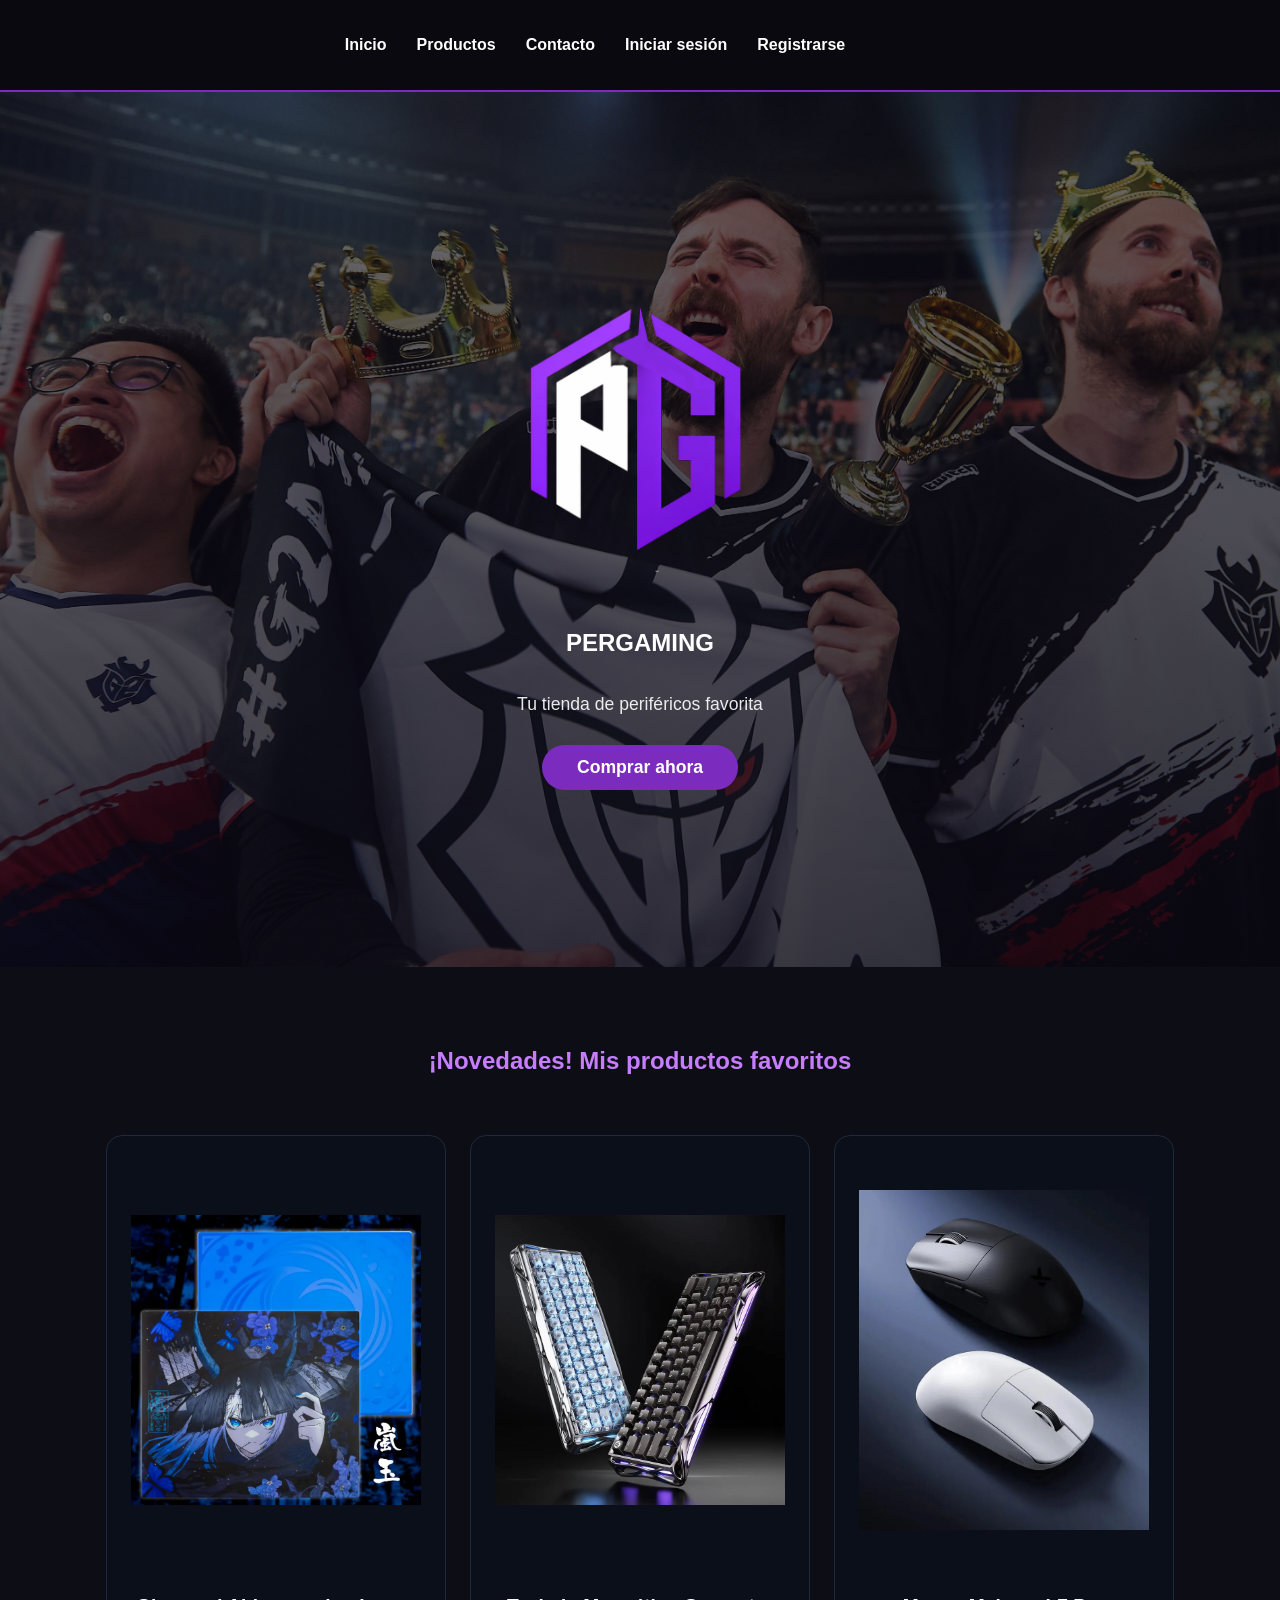
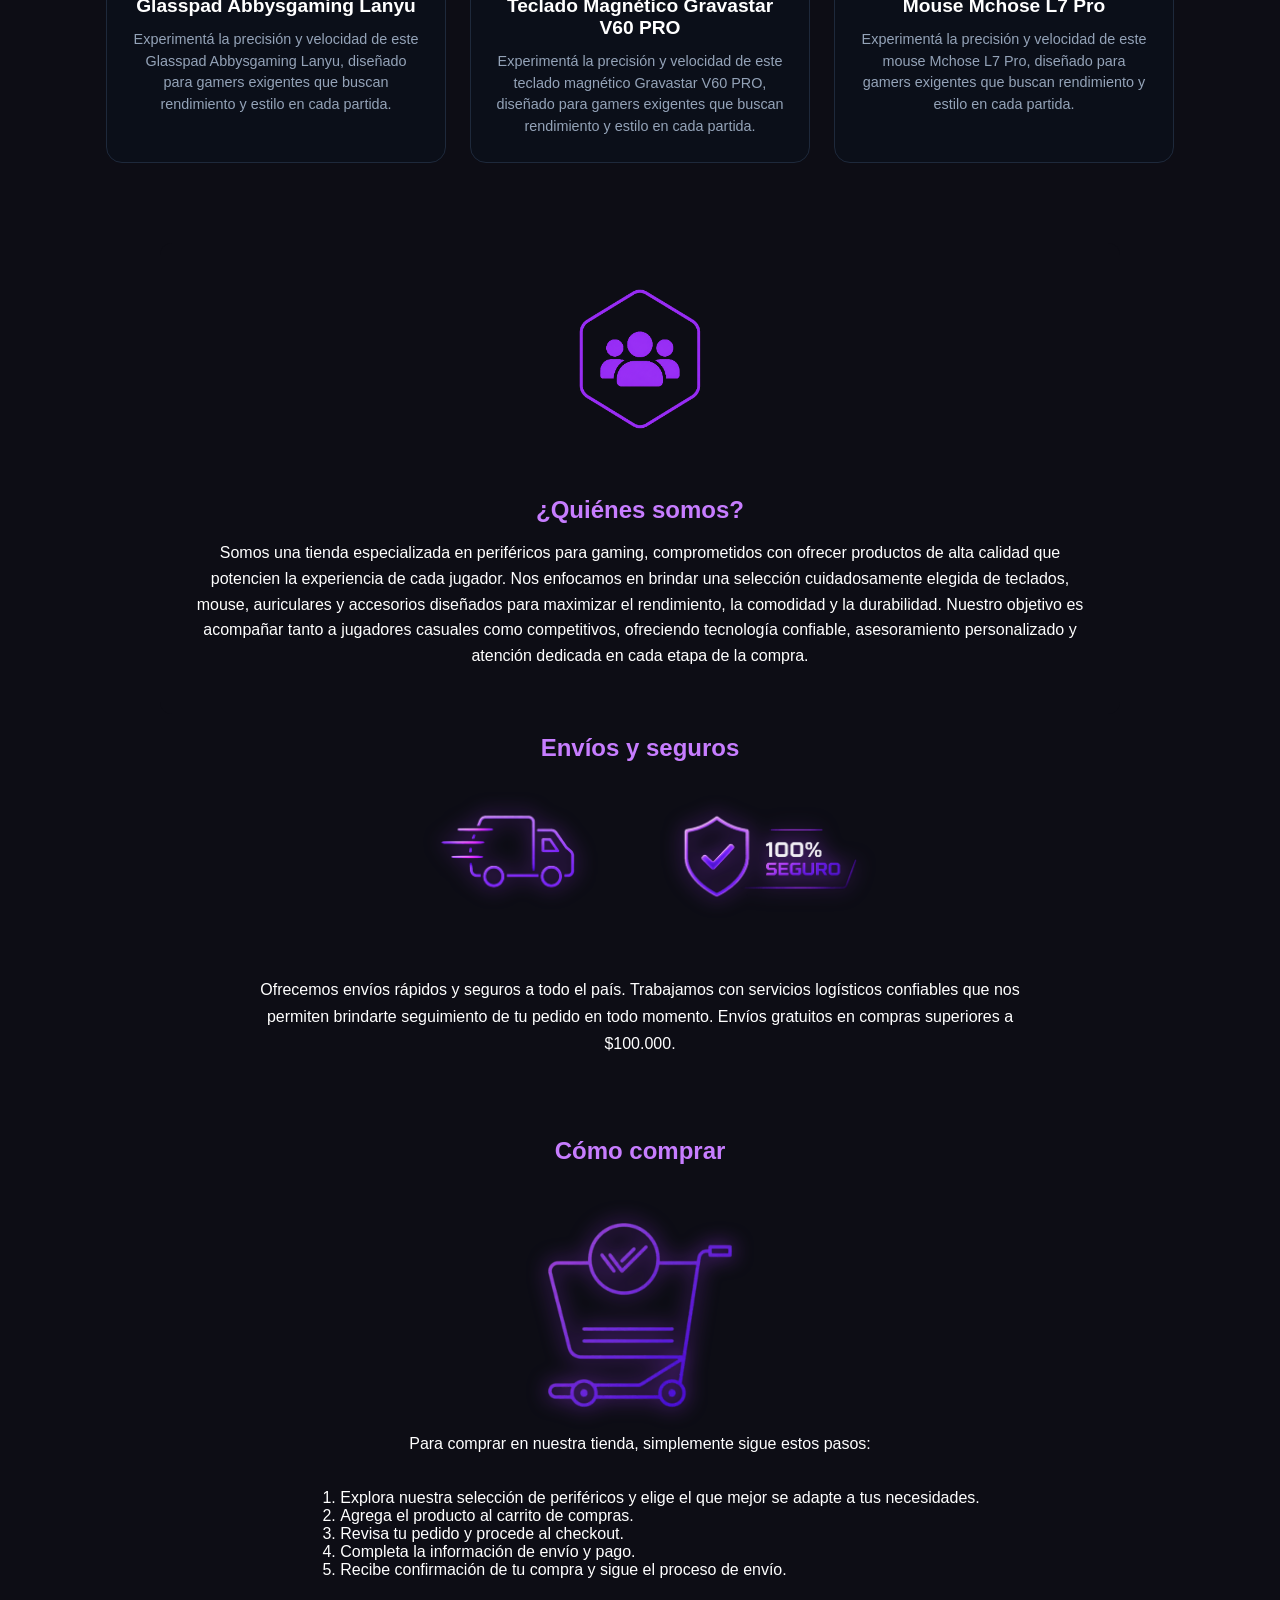
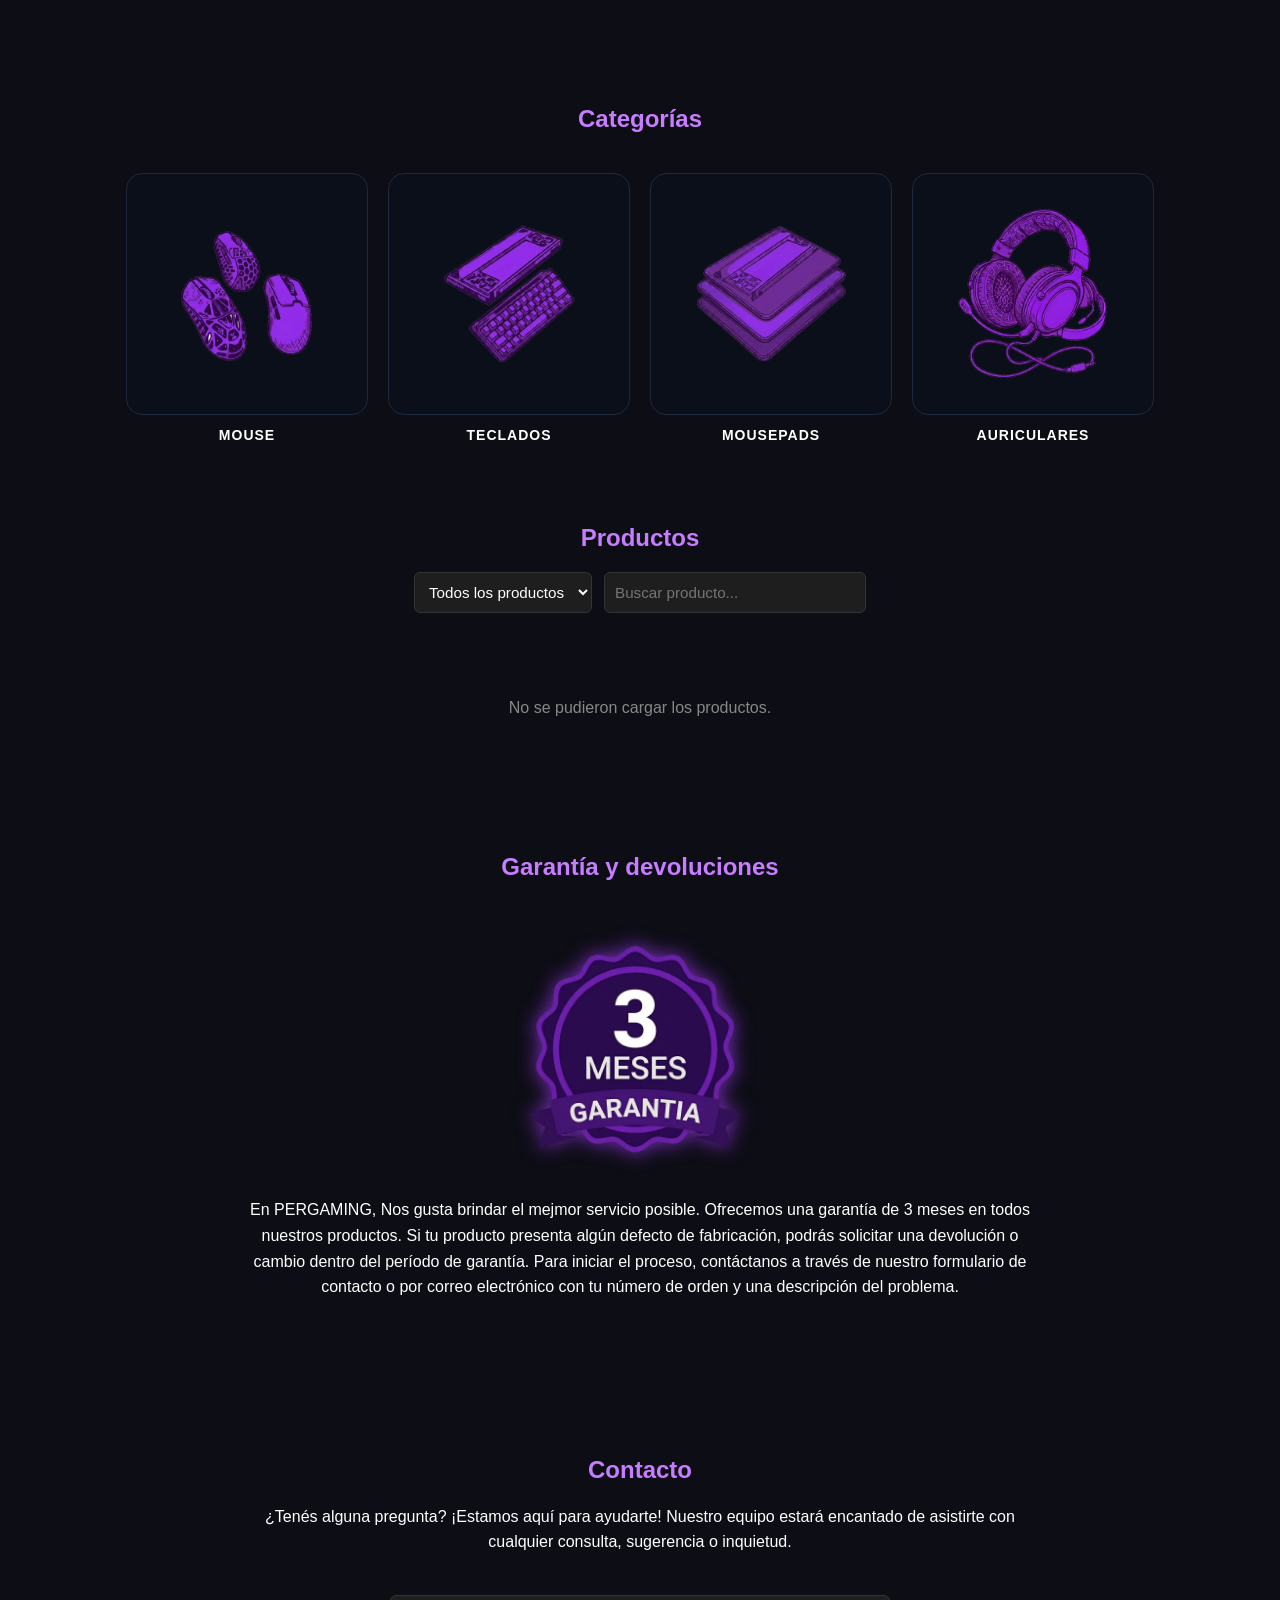
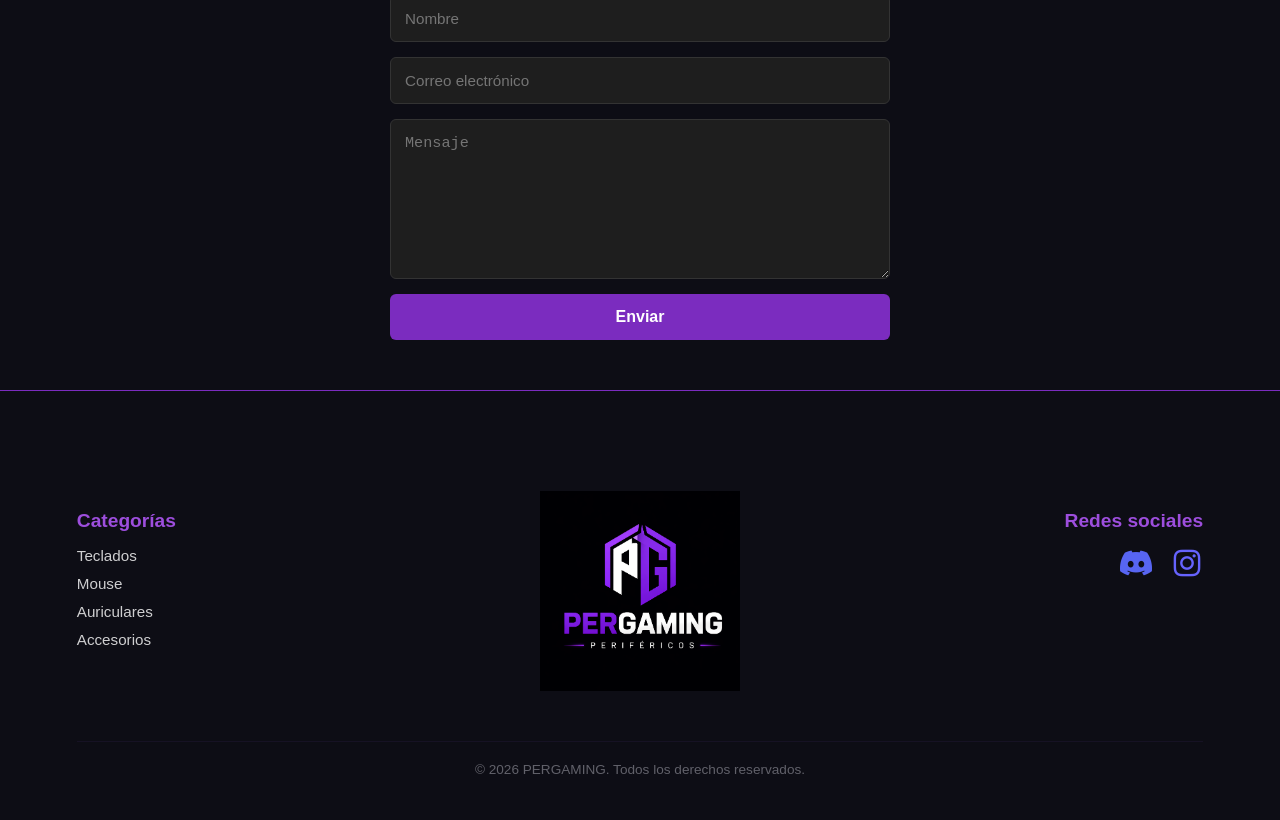
==== commit 90d9a372: "contenido html" ====
--- a/Front-End/main.html
+++ b/Front-End/main.html
@@ -72,6 +72,21 @@
     <p>Ofrecemos envíos rápidos y seguros a todo el país. Trabajamos con servicios logísticos confiables que nos permiten brindarte seguimiento de tu pedido en todo momento. Envíos gratuitos en compras superiores a $100.000.</p>
   </section>
 
+
+  <section id="comprar" data-aos="fade-up">
+    <h2>Cómo comprar</h2>
+    <img src="./imgs/compraicon.webp" alt="compra">
+    <p>Para comprar en nuestra tienda, simplemente sigue estos pasos:</p>
+    <ol>
+      <li>Explora nuestra selección de periféricos y elige el que mejor se adapte a tus necesidades.</li>
+      <li>Agrega el producto al carrito de compras.</li>
+      <li>Revisa tu pedido y procede al checkout.</li>
+      <li>Completa la información de envío y pago.</li>
+      <li>Recibe confirmación de tu compra y sigue el proceso de envío.</li>
+    </ol>
+  </section>
+
+
   <!-- Botonera grande de categorías (con imágenes) -->
   <section id="categoria-cartas" data-aos="fade-up">
     <h2>Categorías</h2>
@@ -105,6 +120,12 @@
       <input type="text" id="busqueda" placeholder="Buscar producto...">
     </div>
     <div id="lista-productos"></div>
+  </section>
+
+  <section id="garantia" data-aos="fade-up">
+    <h2>Garantía y devoluciones</h2>
+    <img src="./imgs/garantiaicon.webp" alt="garantia">
+    <p>En PERGAMING, Nos gusta brindar el mejmor servicio posible. Ofrecemos una garantía de 3 meses en todos nuestros productos. Si tu producto presenta algún defecto de fabricación, podrás solicitar una devolución o cambio dentro del período de garantía. Para iniciar el proceso, contáctanos a través de nuestro formulario de contacto o por correo electrónico con tu número de orden y una descripción del problema.</p>
   </section>
 
   <section id="contacto" data-aos="fade-up">
--- a/Front-End/main.css
+++ b/Front-End/main.css
@@ -1,5 +1,9 @@
 /* *= generales, .= clases, # = ids  */ /* machete */ 
 /* NOSOTROS */
+
+html{
+    scroll-behavior: smooth; /* Transición suave al hacer scroll */
+}
 
 :root  /* root nos permite reutilizar valores inicializados */
 {
@@ -256,6 +260,57 @@
     line-height: 1.7;  
     color: #ffffff;     
     padding: 30px  ;  
+}
+/* seccion comprar */
+#comprar{
+    display: flex;
+    justify-content: center;
+    flex-direction: column;
+    align-items: center;
+    padding: 30px 20px;
+}
+
+#comprar h2 {
+    color: var(--color-secundario);
+    margin-bottom: 20px;
+}
+#comprar p {
+    color: var(--color-texto);
+    line-height: 1.6;
+    max-width: 800px;
+    text-align: center;
+}
+
+#comprar img {
+    width: 200px;
+    margin-top: 30px;
+    filter: drop-shadow(0 0 10px #7b2cbf);
+}
+
+/* seccion garantia */
+#garantia{
+    display: flex;
+    justify-content: center;
+    flex-direction: column;
+    align-items: center;
+    padding: 30px 20px;
+}
+
+#garantia h2 {
+    color: var(--color-secundario);
+    margin-bottom: 20px;
+}
+#garantia p {
+    color: var(--color-texto);
+    line-height: 1.6;
+    max-width: 800px;
+    text-align: center;
+}
+
+#garantia img {
+    width: 250px;
+    margin-top: 30px;
+    filter: drop-shadow(0 0 10px #7b2cbf);
 }
 
 /* contacto */
